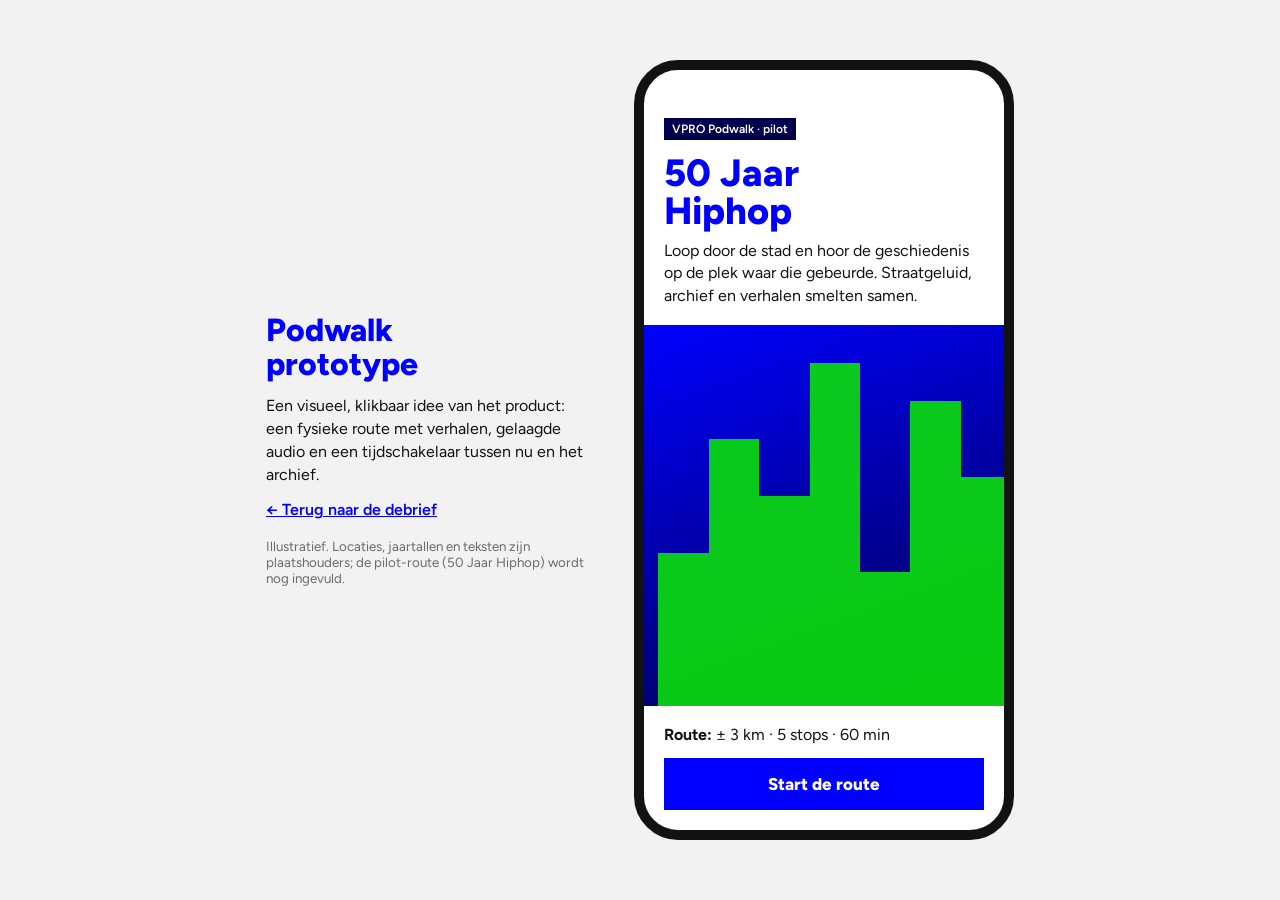
==== prototype.html @ cb439f9e "Add podwalk prototype and link from the debrief site Co-Authored-By: Claude Sonnet 5.5 <noreply@anth" ====
<!doctype html>
<html lang="nl">
<head>
<meta charset="utf-8">
<meta name="viewport" content="width=device-width,initial-scale=1">
<title>Podwalk prototype</title>
<link href="https://fonts.googleapis.com/css2?family=Figtree:wght@400;600;800&display=swap" rel="stylesheet">
<style>
:root{--blue:#0000ff;--dblue:#000099;--green:#0cdf0c;--navy:#00004c;--ink:#121212;--t:0}
*{box-sizing:border-box;margin:0}
body{font-family:Figtree,sans-serif;color:var(--ink);background:#f2f2f2;display:flex;gap:48px;align-items:center;justify-content:center;min-height:100vh;padding:24px;flex-wrap:wrap}
.side{max-width:320px}
.side h1{font-size:32px;line-height:1.05;font-weight:800;color:var(--blue)}
.side p{margin-top:12px;line-height:1.45}
.side a{color:var(--blue);font-weight:600}
.side small{display:block;margin-top:16px;opacity:.6}
.phone{width:380px;height:min(780px,calc(100vh - 48px));min-height:640px;background:#fff;border:10px solid var(--ink);border-radius:44px;overflow:hidden;position:relative;flex:none}
.screen{position:absolute;inset:0;display:none;flex-direction:column;padding:48px 20px 20px}
.screen.on{display:flex}
button{font:inherit;cursor:pointer;border:0}
.btn{background:var(--blue);color:#fff;font-weight:800;padding:16px;font-size:17px;width:100%}
.btn.alt{background:var(--green);color:var(--navy)}
.tag{display:inline-block;background:var(--navy);color:#fff;font-size:12px;font-weight:600;padding:4px 8px;align-self:flex-start}
h2{font-size:38px;line-height:1;font-weight:800;color:var(--blue);margin:14px 0 10px}
.sub{line-height:1.4}
.hero{flex:1;margin:18px -20px;background:linear-gradient(160deg,var(--blue),var(--navy));position:relative;overflow:hidden}
.hero i{position:absolute;bottom:0;width:14%;background:var(--green);opacity:.9}
.back{background:none;font-weight:600;color:var(--blue);align-self:flex-start;margin-bottom:6px;padding:0}
/* map */
.map{flex:1;margin:12px -20px;background:#e9eef7;position:relative;overflow:hidden}
.map svg{position:absolute;inset:0;width:100%;height:100%}
.pin{position:absolute;width:34px;height:34px;border-radius:50%;background:var(--blue);color:#fff;font-weight:800;display:grid;place-items:center;transform:translate(-50%,-50%);border:3px solid #fff}
.pin.me{background:var(--green);color:var(--navy);animation:pulse 1.6s infinite}
@keyframes pulse{50%{box-shadow:0 0 0 12px #0cdf0c44}}
.stop{display:flex;gap:12px;align-items:center;padding:12px 0;border-top:1px solid #ddd;font-weight:600;background:none;width:100%;text-align:left}
.stop b{color:var(--blue)}
/* listen */
.scene{height:230px;margin:10px -20px;position:relative;overflow:hidden;background:#8aa0c8}
.scene .now,.scene .arch{position:absolute;inset:0}
.scene .now{background:linear-gradient(#9fb4dc 55%,#5f6f8f 55%);}
.scene .arch{background:linear-gradient(#d9c7a0 55%,#7a6a4c 55%);filter:grayscale(.6) contrast(1.1);opacity:var(--t)}
.scene .bld{position:absolute;bottom:45%;background:#2c3a5e;width:22%}
.scene .arch .bld{background:#4d3f2a}
.scene .grain{position:absolute;inset:0;opacity:calc(var(--t)*.35);background:repeating-radial-gradient(#000 0 1px,transparent 1px 3px)}
.year{position:absolute;right:14px;top:12px;background:var(--ink);color:#fff;font-weight:800;padding:4px 10px}
.where{font-size:13px;opacity:.7}
.slider{margin:6px 0 2px}
.slider .lab{display:flex;justify-content:space-between;font-weight:800;font-size:13px}
input[type=range]{width:100%;accent-color:var(--blue);height:30px}
.layers{display:grid;grid-template-columns:1fr 1fr;gap:8px;margin-top:6px}
.layer{border:2px solid var(--blue);background:#fff;color:var(--blue);padding:8px 10px;text-align:left;font-weight:800;font-size:14px}
.layer.on{background:var(--blue);color:#fff}
.layer small{display:block;font-weight:400;opacity:.85;font-size:11px}
.eq{display:flex;gap:2px;align-items:flex-end;height:14px;margin-top:4px}
.eq s{width:4px;background:currentColor;height:30%;animation:eq 0.9s infinite ease-in-out;opacity:.3}
.layer.on .eq s{opacity:1}
.eq s:nth-child(2){animation-delay:.15s}.eq s:nth-child(3){animation-delay:.3s}.eq s:nth-child(4){animation-delay:.45s}.eq s:nth-child(5){animation-delay:.6s}
@keyframes eq{50%{height:100%}}
.cap{margin-top:8px;font-size:13px;line-height:1.35;background:#eef;padding:8px 10px;border-left:4px solid var(--blue)}
.nav{display:flex;gap:8px;margin-top:auto}
.nav .btn{padding:12px}
</style>
</head>
<body>
<div class="side">
  <h1>Podwalk<br>prototype</h1>
  <p>Een visueel, klikbaar idee van het product: een fysieke route met verhalen, gelaagde audio en een tijdschakelaar tussen nu en het archief.</p>
  <p><a href="index.html">← Terug naar de debrief</a></p>
  <small>Illustratief. Locaties, jaartallen en teksten zijn plaatshouders; de pilot-route (50 Jaar Hiphop) wordt nog ingevuld.</small>
</div>

<div class="phone">
  <!-- 1 start -->
  <section class="screen on" id="s1">
    <span class="tag">VPRO Podwalk · pilot</span>
    <h2>50 Jaar<br>Hiphop</h2>
    <p class="sub">Loop door de stad en hoor de geschiedenis op de plek waar die gebeurde. Straatgeluid, archief en verhalen smelten samen.</p>
    <div class="hero" id="hero"></div>
    <p class="sub" style="margin-bottom:12px"><b>Route:</b> ± 3 km · 5 stops · 60 min</p>
    <button class="btn" data-go="s2">Start de route</button>
  </section>
  <!-- 2 map -->
  <section class="screen" id="s2">
    <button class="back" data-go="s1">← Terug</button>
    <h2 style="font-size:28px;margin:4px 0">Jouw route</h2>
    <div class="map">
      <svg viewBox="0 0 360 400" preserveAspectRatio="none"><path d="M40 350 C90 300 60 230 140 210 S250 190 230 120 S300 50 320 40" fill="none" stroke="#0000ff" stroke-width="5" stroke-dasharray="2 10" stroke-linecap="round"/></svg>
      <div class="pin" style="left:11%;top:87%">1</div>
      <div class="pin" style="left:39%;top:52%">2</div>
      <div class="pin me" style="left:64%;top:30%">3</div>
      <div class="pin" style="left:80%;top:15%">4</div>
    </div>
    <button class="stop" data-go="s3"><b>3</b><span>Je bent bij stop 3<br><small>Voorbeeldlocatie · tik om te luisteren</small></span></button>
  </section>
  <!-- 3 listen -->
  <section class="screen" id="s3">
    <button class="back" data-go="s2">← Kaart</button>
    <span class="where">Stop 3 van 5 · voorbeeldlocatie</span>
    <div class="scene" id="scene">
      <div class="now"><i class="bld" style="left:5%;height:40%"></i><i class="bld" style="left:30%;height:55%"></i><i class="bld" style="left:58%;height:35%"></i><i class="bld" style="left:78%;height:50%"></i></div>
      <div class="arch"><i class="bld" style="left:8%;height:30%"></i><i class="bld" style="left:35%;height:42%"></i><i class="bld" style="left:62%;height:28%"></i></div>
      <div class="grain"></div>
      <div class="year" id="year">Nu</div>
    </div>
    <div class="slider">
      <div class="lab"><span>Nu</span><span>Archief</span></div>
      <input type="range" id="time" min="0" max="100" value="0" aria-label="Tijdschakelaar tussen nu en archief">
    </div>
    <div class="cap" id="cap">Je hoort de straat zoals die nu is. Schuif naar rechts om terug te gaan in de tijd.</div>
    <div class="layers" id="layers"></div>
    <div class="nav"><button class="btn alt" data-go="s2">Volgende stop →</button></div>
  </section>
</div>

<script>
const $=s=>document.querySelector(s);
document.addEventListener('click',e=>{const b=e.target.closest('[data-go]');if(!b)return;
  document.querySelectorAll('.screen').forEach(s=>s.classList.toggle('on',s.id===b.dataset.go))});
// hero bars
$('#hero').innerHTML=[40,70,55,90,35,80,60].map((h,i)=>`<i style="left:${4+i*14}%;height:${h}%;animation:eq ${0.8+i*.1}s infinite ease-in-out"></i>`).join('');
// layers (voice, music, ambience, archive): the four audio tracks from the scope
const L=[['Stem','verteller en interviews'],['Muziek','tracks van toen'],['Sfeer','straatgeluid nu'],['Archief','geluid van vroeger']];
$('#layers').innerHTML=L.map((l,i)=>`<button class="layer on"><b>${l[0]}</b><small>${l[1]}</small><div class="eq"><s></s><s></s><s></s><s></s><s></s></div></button>`).join('');
$('#layers').onclick=e=>{const b=e.target.closest('.layer');if(b)b.classList.toggle('on')};
// time slider: crossfade nu -> archief
$('#time').oninput=e=>{const v=e.target.value/100;$('#scene').style.setProperty('--t',v);
  $('#year').textContent=v<.2?'Nu':v<.8?'Overgang':'Archief';
  $('#cap').textContent=v<.2?'Je hoort de straat zoals die nu is. Schuif naar rechts om terug te gaan in de tijd.':v<.8?'Het straatgeluid van nu en de opnames van toen smelten samen.':'Archiefbeeld en historische soundscape van exact deze plek.'};
</script>
</body>
</html>
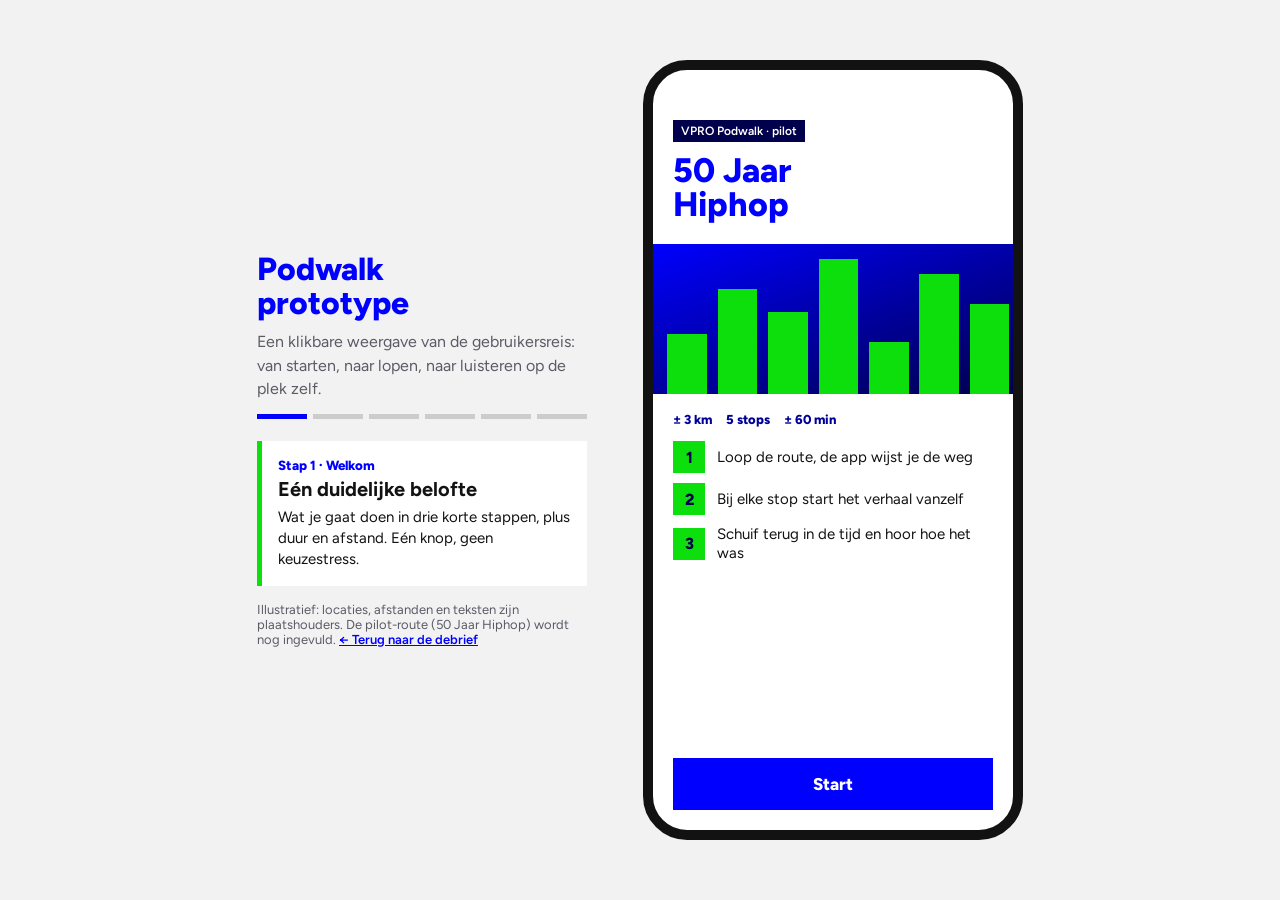
==== commit 4e8e70ff: "Video research, stakeholder map, guided prototype folder, footer nav and sticky header, mobile navig" ====
--- a/prototype.html
+++ b/prototype.html
@@ -6,126 +6,272 @@
 <title>Podwalk prototype</title>
 <link href="https://fonts.googleapis.com/css2?family=Figtree:wght@400;600;800&display=swap" rel="stylesheet">
 <style>
-:root{--blue:#0000ff;--dblue:#000099;--green:#0cdf0c;--navy:#00004c;--ink:#121212;--t:0}
+:root{--blue:#0000ff;--dblue:#000099;--green:#0cdf0c;--navy:#00004c;--ink:#121212;--mute:#5b5b66;--t:0}
 *{box-sizing:border-box;margin:0}
-body{font-family:Figtree,sans-serif;color:var(--ink);background:#f2f2f2;display:flex;gap:48px;align-items:center;justify-content:center;min-height:100vh;padding:24px;flex-wrap:wrap}
-.side{max-width:320px}
+body{font-family:Figtree,sans-serif;color:var(--ink);background:#f2f2f2;display:flex;gap:56px;align-items:center;justify-content:center;min-height:100vh;padding:24px;flex-wrap:wrap}
+body.embed{padding:0;background:#f2f2f2;min-height:100vh}
+body.embed .side{display:none}
+button{font:inherit;cursor:pointer;border:0;color:inherit}
+/* uitleg naast de telefoon */
+.side{max-width:330px}
 .side h1{font-size:32px;line-height:1.05;font-weight:800;color:var(--blue)}
-.side p{margin-top:12px;line-height:1.45}
+.side .intro{margin-top:10px;line-height:1.45;color:var(--mute)}
 .side a{color:var(--blue);font-weight:600}
-.side small{display:block;margin-top:16px;opacity:.6}
-.phone{width:380px;height:min(780px,calc(100vh - 48px));min-height:640px;background:#fff;border:10px solid var(--ink);border-radius:44px;overflow:hidden;position:relative;flex:none}
-.screen{position:absolute;inset:0;display:none;flex-direction:column;padding:48px 20px 20px}
+.why{margin-top:22px;padding:16px;background:#fff;border-left:5px solid var(--green)}
+.why small{font-weight:800;color:var(--blue);display:block}
+.why b{display:block;font-size:20px;margin:4px 0 6px}
+.why p{line-height:1.4;font-size:15px}
+.steps{display:flex;gap:6px;margin-top:14px}
+.steps i{flex:1;height:5px;background:#ccc}
+.steps i.on{background:var(--blue)}
+.note{margin-top:16px;font-size:13px;color:var(--mute)}
+/* telefoon */
+.phone{width:380px;height:min(780px,calc(100vh - 48px));min-height:660px;background:#fff;border:10px solid var(--ink);border-radius:44px;overflow:hidden;position:relative;flex:none}
+.screen{position:absolute;inset:0;display:none;flex-direction:column;padding:44px 20px 20px}
 .screen.on{display:flex}
-button{font:inherit;cursor:pointer;border:0}
-.btn{background:var(--blue);color:#fff;font-weight:800;padding:16px;font-size:17px;width:100%}
-.btn.alt{background:var(--green);color:var(--navy)}
-.tag{display:inline-block;background:var(--navy);color:#fff;font-size:12px;font-weight:600;padding:4px 8px;align-self:flex-start}
-h2{font-size:38px;line-height:1;font-weight:800;color:var(--blue);margin:14px 0 10px}
-.sub{line-height:1.4}
-.hero{flex:1;margin:18px -20px;background:linear-gradient(160deg,var(--blue),var(--navy));position:relative;overflow:hidden}
-.hero i{position:absolute;bottom:0;width:14%;background:var(--green);opacity:.9}
-.back{background:none;font-weight:600;color:var(--blue);align-self:flex-start;margin-bottom:6px;padding:0}
-/* map */
-.map{flex:1;margin:12px -20px;background:#e9eef7;position:relative;overflow:hidden}
+.top{display:flex;align-items:center;gap:10px;min-height:30px}
+.back{background:none;font-weight:800;color:var(--blue);font-size:22px;padding:0 6px 0 0;line-height:1}
+.dots{display:flex;gap:5px;flex:1}
+.dots i{flex:1;height:5px;background:#d4d4dc}
+.dots i.done{background:var(--blue)}.dots i.cur{background:var(--green)}
+.cnt{font-size:12px;font-weight:800;color:var(--mute)}
+.btn{background:var(--blue);color:#fff;font-weight:800;padding:16px;font-size:17px;width:100%;margin-top:auto}
+.btn.green{background:var(--green);color:var(--navy)}
+.btn.ghost{background:none;color:var(--blue);padding:10px;font-size:14px;margin-top:4px}
+.btn[disabled]{background:#ccc;color:#777;cursor:default}
+.tag{display:inline-block;background:var(--navy);color:#fff;font-size:12px;font-weight:600;padding:4px 8px;align-self:flex-start;margin-top:6px}
+h2{font-size:34px;line-height:1;font-weight:800;color:var(--blue);margin:12px 0 8px}
+h3{font-size:24px;line-height:1.1;font-weight:800;color:var(--blue);margin:12px 0 6px}
+.sub{line-height:1.4;color:#33333c}
+/* 1 welkom */
+.hero{height:150px;margin:14px -20px;background:linear-gradient(160deg,var(--blue),var(--navy));position:relative;overflow:hidden}
+.hero i{position:absolute;bottom:0;width:11%;background:var(--green);animation:eq 1.2s infinite ease-in-out}
+@keyframes eq{50%{transform:scaleY(.35)}}
+.hero i{transform-origin:bottom}
+.how{display:grid;gap:10px;margin:4px 0 10px}
+.how div{display:flex;gap:12px;align-items:center}
+.how b{flex:none;width:32px;height:32px;background:var(--green);color:var(--navy);display:grid;place-items:center;font-weight:800}
+.how span{line-height:1.25;font-size:15px}
+.meta{display:flex;gap:14px;font-size:13px;font-weight:800;color:var(--dblue);margin:4px 0 10px}
+/* 2 voorbereiding */
+.check{display:flex;gap:12px;align-items:flex-start;padding:14px;border:2px solid #d4d4dc;margin-top:10px;width:100%;text-align:left;background:#fff}
+.check .box{flex:none;width:26px;height:26px;border:2px solid var(--blue);display:grid;place-items:center;color:#fff;font-weight:800}
+.check.on{border-color:var(--blue)}.check.on .box{background:var(--blue)}
+.check b{display:block}.check small{color:var(--mute);line-height:1.3;display:block;margin-top:2px}
+/* 3 route */
+.map{height:250px;margin:10px -20px;background:#e9eef7;position:relative;overflow:hidden}
 .map svg{position:absolute;inset:0;width:100%;height:100%}
-.pin{position:absolute;width:34px;height:34px;border-radius:50%;background:var(--blue);color:#fff;font-weight:800;display:grid;place-items:center;transform:translate(-50%,-50%);border:3px solid #fff}
+.pin{position:absolute;width:30px;height:30px;border-radius:50%;background:var(--blue);color:#fff;font-weight:800;font-size:14px;display:grid;place-items:center;transform:translate(-50%,-50%);border:3px solid #fff}
 .pin.me{background:var(--green);color:var(--navy);animation:pulse 1.6s infinite}
 @keyframes pulse{50%{box-shadow:0 0 0 12px #0cdf0c44}}
-.stop{display:flex;gap:12px;align-items:center;padding:12px 0;border-top:1px solid #ddd;font-weight:600;background:none;width:100%;text-align:left}
-.stop b{color:var(--blue)}
-/* listen */
-.scene{height:230px;margin:10px -20px;position:relative;overflow:hidden;background:#8aa0c8}
-.scene .now,.scene .arch{position:absolute;inset:0}
-.scene .now{background:linear-gradient(#9fb4dc 55%,#5f6f8f 55%);}
-.scene .arch{background:linear-gradient(#d9c7a0 55%,#7a6a4c 55%);filter:grayscale(.6) contrast(1.1);opacity:var(--t)}
-.scene .bld{position:absolute;bottom:45%;background:#2c3a5e;width:22%}
-.scene .arch .bld{background:#4d3f2a}
-.scene .grain{position:absolute;inset:0;opacity:calc(var(--t)*.35);background:repeating-radial-gradient(#000 0 1px,transparent 1px 3px)}
-.year{position:absolute;right:14px;top:12px;background:var(--ink);color:#fff;font-weight:800;padding:4px 10px}
-.where{font-size:13px;opacity:.7}
-.slider{margin:6px 0 2px}
-.slider .lab{display:flex;justify-content:space-between;font-weight:800;font-size:13px}
-input[type=range]{width:100%;accent-color:var(--blue);height:30px}
-.layers{display:grid;grid-template-columns:1fr 1fr;gap:8px;margin-top:6px}
-.layer{border:2px solid var(--blue);background:#fff;color:var(--blue);padding:8px 10px;text-align:left;font-weight:800;font-size:14px}
-.layer.on{background:var(--blue);color:#fff}
-.layer small{display:block;font-weight:400;opacity:.85;font-size:11px}
-.eq{display:flex;gap:2px;align-items:flex-end;height:14px;margin-top:4px}
-.eq s{width:4px;background:currentColor;height:30%;animation:eq 0.9s infinite ease-in-out;opacity:.3}
-.layer.on .eq s{opacity:1}
-.eq s:nth-child(2){animation-delay:.15s}.eq s:nth-child(3){animation-delay:.3s}.eq s:nth-child(4){animation-delay:.45s}.eq s:nth-child(5){animation-delay:.6s}
-@keyframes eq{50%{height:100%}}
-.cap{margin-top:8px;font-size:13px;line-height:1.35;background:#eef;padding:8px 10px;border-left:4px solid var(--blue)}
-.nav{display:flex;gap:8px;margin-top:auto}
-.nav .btn{padding:12px}
+.list{display:grid;gap:0}
+.list div{display:flex;gap:10px;padding:7px 0;border-top:1px solid #e3e3e8;font-size:14px;font-weight:600}
+.list b{color:var(--blue);width:18px}
+.list em{margin-left:auto;font-style:normal;color:var(--mute);font-weight:400}
+/* 4 lopen */
+.walk{flex:1;display:flex;flex-direction:column;align-items:center;justify-content:center;text-align:center;gap:8px}
+.ring{width:190px;height:190px;border-radius:50%;background:conic-gradient(var(--blue) calc(var(--p,0)*1%),#e3e3ee 0);display:grid;place-items:center}
+.ring div{width:164px;height:164px;border-radius:50%;background:#fff;display:grid;place-items:center;align-content:center}
+.ring b{font-size:46px;font-weight:800;color:var(--blue);line-height:1}
+.ring small{color:var(--mute);font-weight:600}
+.arrow{font-size:30px;color:var(--blue);display:inline-block;animation:nudge 1.4s infinite}
+@keyframes nudge{50%{transform:translateX(8px)}}
+.playing{display:flex;gap:10px;align-items:center;font-size:13px;color:var(--mute);background:#f3f3f8;padding:10px 12px;margin-top:6px;text-align:left;width:100%}
+.eq{display:flex;gap:2px;align-items:flex-end;height:16px;color:var(--blue)}
+.eq s{width:4px;background:currentColor;height:100%;transform-origin:bottom;animation:eq .9s infinite ease-in-out}
+.eq s:nth-child(2){animation-delay:.15s}.eq s:nth-child(3){animation-delay:.3s}.eq s:nth-child(4){animation-delay:.45s}
+.arrived{animation:pop .5s}
+@keyframes pop{0%{transform:scale(.9)}100%{transform:scale(1)}}
+/* 5 luisteren */
+.scene{height:190px;margin:8px -20px 0;position:relative;overflow:hidden}
+.now,.arch{position:absolute;inset:0}
+.now{background:linear-gradient(#9fb4dc 55%,#5f6f8f 55%)}
+.arch{background:linear-gradient(#d9c7a0 55%,#7a6a4c 55%);filter:grayscale(.6) contrast(1.1);opacity:var(--t)}
+.bld{position:absolute;bottom:45%;background:#2c3a5e;width:22%}
+.arch .bld{background:#4d3f2a}
+.grain{position:absolute;inset:0;opacity:calc(var(--t)*.35);background:repeating-radial-gradient(#000 0 1px,transparent 1px 3px)}
+.year{position:absolute;right:12px;top:10px;background:var(--ink);color:#fff;font-weight:800;padding:4px 10px;font-size:14px}
+.slider{margin-top:10px;position:relative}
+.slider .lab{display:flex;justify-content:space-between;font-weight:800;font-size:13px;margin-bottom:2px}
+.slider .big{font-size:15px}
+input[type=range]{width:100%;accent-color:var(--blue);height:34px}
+.coach{position:absolute;left:0;right:0;top:-46px;background:var(--ink);color:#fff;padding:8px 12px;font-size:13px;font-weight:600;line-height:1.25;animation:pop .4s}
+.coach:after{content:"";position:absolute;left:50%;bottom:-6px;border:6px solid transparent;border-bottom:0;border-top-color:var(--ink)}
+.cap{margin-top:8px;font-size:15px;line-height:1.35;background:#eef;padding:10px 12px;border-left:4px solid var(--blue);min-height:64px}
+.player{display:flex;gap:12px;align-items:center;margin-top:10px}
+.play{flex:none;width:46px;height:46px;border-radius:50%;background:var(--blue);color:#fff;font-size:18px}
+.bar{flex:1;height:6px;background:#dcdce8;position:relative}
+.bar i{position:absolute;left:0;top:0;bottom:0;background:var(--blue);width:0}
+.time{font-size:12px;font-weight:800;color:var(--mute);width:38px;text-align:right}
+.mixbtn{background:none;font-weight:800;color:var(--blue);font-size:14px;padding:8px 0;text-align:left}
+.mix{display:none;gap:8px;margin-top:2px}
+.mix.on{display:grid}
+.lay{display:grid;grid-template-columns:1fr auto;gap:2px 10px;align-items:center;font-size:13px}
+.lay b{font-size:14px}.lay small{color:var(--mute)}
+.lay .m{grid-column:1;height:5px;background:#e3e3ee;position:relative}
+.lay .m i{position:absolute;inset:0 auto 0 0;background:var(--green);width:50%}
+.sw{grid-column:2;grid-row:1/3;width:42px;height:24px;background:var(--blue);position:relative;border-radius:12px}
+.sw:after{content:"";position:absolute;top:3px;right:3px;width:18px;height:18px;background:#fff;border-radius:50%;transition:.15s}
+.lay.off .sw{background:#bbb}.lay.off .sw:after{right:21px}.lay.off .m i{width:0!important}
+/* 6 klaar */
+.done{flex:1;display:flex;flex-direction:column;justify-content:center;text-align:center;gap:10px}
+.big-check{width:84px;height:84px;background:var(--green);color:var(--navy);font-size:46px;font-weight:800;display:grid;place-items:center;margin:0 auto}
 </style>
 </head>
 <body>
 <div class="side">
   <h1>Podwalk<br>prototype</h1>
-  <p>Een visueel, klikbaar idee van het product: een fysieke route met verhalen, gelaagde audio en een tijdschakelaar tussen nu en het archief.</p>
-  <p><a href="index.html">← Terug naar de debrief</a></p>
-  <small>Illustratief. Locaties, jaartallen en teksten zijn plaatshouders; de pilot-route (50 Jaar Hiphop) wordt nog ingevuld.</small>
+  <p class="intro">Een klikbare weergave van de gebruikersreis: van starten, naar lopen, naar luisteren op de plek zelf.</p>
+  <div class="steps" id="steps"></div>
+  <div class="why"><small id="wk">Stap 1</small><b id="wt"></b><p id="wp"></p></div>
+  <p class="note">Illustratief: locaties, afstanden en teksten zijn plaatshouders. De pilot-route (50 Jaar Hiphop) wordt nog ingevuld. <a href="index.html">← Terug naar de debrief</a></p>
 </div>
 
-<div class="phone">
-  <!-- 1 start -->
-  <section class="screen on" id="s1">
+<div class="phone" id="phone">
+  <!-- 1 welkom -->
+  <section class="screen on" data-s="welkom">
     <span class="tag">VPRO Podwalk · pilot</span>
     <h2>50 Jaar<br>Hiphop</h2>
-    <p class="sub">Loop door de stad en hoor de geschiedenis op de plek waar die gebeurde. Straatgeluid, archief en verhalen smelten samen.</p>
     <div class="hero" id="hero"></div>
-    <p class="sub" style="margin-bottom:12px"><b>Route:</b> ± 3 km · 5 stops · 60 min</p>
-    <button class="btn" data-go="s2">Start de route</button>
-  </section>
-  <!-- 2 map -->
-  <section class="screen" id="s2">
-    <button class="back" data-go="s1">← Terug</button>
-    <h2 style="font-size:28px;margin:4px 0">Jouw route</h2>
+    <div class="meta"><span>± 3 km</span><span>5 stops</span><span>± 60 min</span></div>
+    <div class="how">
+      <div><b>1</b><span>Loop de route, de app wijst je de weg</span></div>
+      <div><b>2</b><span>Bij elke stop start het verhaal vanzelf</span></div>
+      <div><b>3</b><span>Schuif terug in de tijd en hoor hoe het was</span></div>
+    </div>
+    <button class="btn" data-next>Start</button>
+  </section>
+  <!-- 2 voorbereiding -->
+  <section class="screen" data-s="voorbereiding">
+    <div class="top"><button class="back" data-prev aria-label="Terug">←</button></div>
+    <h3>Voor je begint</h3>
+    <p class="sub">Twee dingen zorgen voor de beste ervaring. Tik om ze aan te zetten.</p>
+    <button class="check" data-check><span class="box"></span><span><b>Koptelefoon op</b><small>Je hoort de verhalen en het archief het best met een koptelefoon. Laat de straat wel hoorbaar.</small></span></button>
+    <button class="check" data-check><span class="box"></span><span><b>Locatie delen</b><small>Zo weet de app wanneer je bij een stop bent en start het verhaal automatisch.</small></span></button>
+    <button class="btn" id="goRoute" data-next disabled>Naar de route</button>
+  </section>
+  <!-- 3 route -->
+  <section class="screen" data-s="route">
+    <div class="top"><button class="back" data-prev aria-label="Terug">←</button></div>
+    <h3>Jouw route</h3>
     <div class="map">
-      <svg viewBox="0 0 360 400" preserveAspectRatio="none"><path d="M40 350 C90 300 60 230 140 210 S250 190 230 120 S300 50 320 40" fill="none" stroke="#0000ff" stroke-width="5" stroke-dasharray="2 10" stroke-linecap="round"/></svg>
-      <div class="pin" style="left:11%;top:87%">1</div>
+      <svg viewBox="0 0 360 250" preserveAspectRatio="none"><path d="M40 215 C90 185 60 140 140 130 S250 118 230 75 S300 30 320 22" fill="none" stroke="#0000ff" stroke-width="5" stroke-dasharray="2 10" stroke-linecap="round"/></svg>
+      <div class="pin me" style="left:11%;top:86%">1</div>
       <div class="pin" style="left:39%;top:52%">2</div>
-      <div class="pin me" style="left:64%;top:30%">3</div>
+      <div class="pin" style="left:64%;top:30%">3</div>
       <div class="pin" style="left:80%;top:15%">4</div>
-    </div>
-    <button class="stop" data-go="s3"><b>3</b><span>Je bent bij stop 3<br><small>Voorbeeldlocatie · tik om te luisteren</small></span></button>
-  </section>
-  <!-- 3 listen -->
-  <section class="screen" id="s3">
-    <button class="back" data-go="s2">← Kaart</button>
-    <span class="where">Stop 3 van 5 · voorbeeldlocatie</span>
+      <div class="pin" style="left:90%;top:9%">5</div>
+    </div>
+    <div class="list" id="stoplist"></div>
+    <button class="btn" data-next>Begin bij stop 1</button>
+  </section>
+  <!-- 4 lopen -->
+  <section class="screen" data-s="lopen">
+    <div class="top"><button class="back" data-prev aria-label="Terug">←</button><div class="dots dd"></div><span class="cnt cc"></span></div>
+    <div class="walk">
+      <span class="tag" id="wtag" style="align-self:center">Onderweg</span>
+      <h3 id="wname" style="margin:4px 0 0">Stop 1</h3>
+      <div class="ring" id="ring"><div><b id="dist">240</b><small>meter</small></div></div>
+      <p class="sub"><span class="arrow">→</span> Loop rechtdoor, de volgende stop ligt aan je rechterhand</p>
+      <div class="playing"><div class="eq"><s></s><s></s><s></s><s></s></div><span>Je hoort nu alleen sfeer en straatgeluid. Het verhaal start bij de stop.</span></div>
+    </div>
+    <button class="btn ghost" id="skipWalk">Demo: ik ben er al</button>
+  </section>
+  <!-- 5 luisteren -->
+  <section class="screen" data-s="luisteren">
+    <div class="top"><button class="back" data-prev aria-label="Terug">←</button><div class="dd dots"></div><span class="cnt cc"></span></div>
     <div class="scene" id="scene">
       <div class="now"><i class="bld" style="left:5%;height:40%"></i><i class="bld" style="left:30%;height:55%"></i><i class="bld" style="left:58%;height:35%"></i><i class="bld" style="left:78%;height:50%"></i></div>
       <div class="arch"><i class="bld" style="left:8%;height:30%"></i><i class="bld" style="left:35%;height:42%"></i><i class="bld" style="left:62%;height:28%"></i></div>
-      <div class="grain"></div>
-      <div class="year" id="year">Nu</div>
+      <div class="grain"></div><div class="year" id="year">Nu</div>
     </div>
     <div class="slider">
-      <div class="lab"><span>Nu</span><span>Archief</span></div>
+      <div class="coach" id="coach">Schuif naar rechts om terug in de tijd te gaan</div>
+      <div class="lab"><span class="big">Nu</span><span class="big">Toen (archief)</span></div>
       <input type="range" id="time" min="0" max="100" value="0" aria-label="Tijdschakelaar tussen nu en archief">
     </div>
-    <div class="cap" id="cap">Je hoort de straat zoals die nu is. Schuif naar rechts om terug te gaan in de tijd.</div>
-    <div class="layers" id="layers"></div>
-    <div class="nav"><button class="btn alt" data-go="s2">Volgende stop →</button></div>
+    <div class="cap" id="cap"></div>
+    <div class="player"><button class="play" id="play" aria-label="Pauzeer">❚❚</button><div class="bar"><i id="prog"></i></div><span class="time" id="tm">0:00</span></div>
+    <button class="mixbtn" id="mixbtn">Geluidsmix ▾</button>
+    <div class="mix" id="mix"></div>
+    <button class="btn green" id="nextStop">Volgende stop →</button>
+  </section>
+  <!-- 6 klaar -->
+  <section class="screen" data-s="klaar">
+    <div class="done">
+      <div class="big-check">✓</div>
+      <h2 style="margin:6px 0 0">Route afgerond</h2>
+      <p class="sub">Je hoorde 5 verhalen, op de plek waar ze gebeurden.</p>
+    </div>
+    <button class="btn" id="again">Opnieuw beginnen</button>
   </section>
 </div>
 
 <script>
-const $=s=>document.querySelector(s);
-document.addEventListener('click',e=>{const b=e.target.closest('[data-go]');if(!b)return;
-  document.querySelectorAll('.screen').forEach(s=>s.classList.toggle('on',s.id===b.dataset.go))});
-// hero bars
-$('#hero').innerHTML=[40,70,55,90,35,80,60].map((h,i)=>`<i style="left:${4+i*14}%;height:${h}%;animation:eq ${0.8+i*.1}s infinite ease-in-out"></i>`).join('');
-// layers (voice, music, ambience, archive): the four audio tracks from the scope
-const L=[['Stem','verteller en interviews'],['Muziek','tracks van toen'],['Sfeer','straatgeluid nu'],['Archief','geluid van vroeger']];
-$('#layers').innerHTML=L.map((l,i)=>`<button class="layer on"><b>${l[0]}</b><small>${l[1]}</small><div class="eq"><s></s><s></s><s></s><s></s><s></s></div></button>`).join('');
-$('#layers').onclick=e=>{const b=e.target.closest('.layer');if(b)b.classList.toggle('on')};
-// time slider: crossfade nu -> archief
-$('#time').oninput=e=>{const v=e.target.value/100;$('#scene').style.setProperty('--t',v);
-  $('#year').textContent=v<.2?'Nu':v<.8?'Overgang':'Archief';
-  $('#cap').textContent=v<.2?'Je hoort de straat zoals die nu is. Schuif naar rechts om terug te gaan in de tijd.':v<.8?'Het straatgeluid van nu en de opnames van toen smelten samen.':'Archiefbeeld en historische soundscape van exact deze plek.'};
+if(location.search.includes('embed'))document.body.classList.add('embed');
+const $=s=>document.querySelector(s), $$=s=>[...document.querySelectorAll(s)];
+const ORDER=['welkom','voorbereiding','route','lopen','luisteren','klaar'];
+const STOPS=[['Stop 1','240 m'],['Stop 2','180 m'],['Stop 3','300 m'],['Stop 4','150 m'],['Stop 5','210 m']];
+const WHY={
+ welkom:['Stap 1 · Welkom','Eén duidelijke belofte','Wat je gaat doen in drie korte stappen, plus duur en afstand. Eén knop, geen keuzestress.'],
+ voorbereiding:['Stap 2 · Voorbereiding','Vraag toestemming met uitleg','Koptelefoon en locatie worden vooraf geregeld, elk met een reden. “Naar de route” blijft uit tot beide aan staan.'],
+ route:['Stap 3 · Route','Eerst het overzicht','De hele route op een kaart, met alle stops. Zo weet je wat je te wachten staat voordat je begint.'],
+ lopen:['Stap 4 · Lopen','De app wijst, jij loopt','Afstand tot de volgende stop, een richting en sfeergeluid. Aankomst wordt vanzelf herkend (hier gesimuleerd).'],
+ luisteren:['Stap 5 · Luisteren','Eén hoofdbediening: de tijdschakelaar','De schuif “Nu ↔ Toen” staat centraal en wordt bij het eerste gebruik uitgelegd. De mix met losse lagen zit bewust verborgen voor wie meer wil.'],
+ klaar:['Stap 6 · Afronden','Een duidelijk einde','Bevestiging dat je klaar bent, met een weg terug naar het begin.']};
+let cur='welkom', stop=0, timers=[];
+const clear=()=>{timers.forEach(clearInterval);timers=[]};
+function dots(){const h=STOPS.map((_,i)=>`<i class="${i<stop?'done':i===stop?'cur':''}"></i>`).join('');$$('.dd').forEach(d=>d.innerHTML=h);$$('.cc').forEach(c=>c.textContent=`${stop+1}/${STOPS.length}`)}
+function go(name){
+  clear();cur=name;
+  $$('.screen').forEach(s=>s.classList.toggle('on',s.dataset.s===name));
+  const w=WHY[name];$('#wk').textContent=w[0];$('#wt').textContent=w[1];$('#wp').textContent=w[2];
+  const i=ORDER.indexOf(name);$('#steps').innerHTML=ORDER.map((_,k)=>`<i class="${k<=i?'on':''}"></i>`).join('');
+  if(name==='lopen')startWalk();
+  if(name==='luisteren')startListen();
+}
+const step=d=>{const i=ORDER.indexOf(cur)+d;
+  if(cur==='luisteren'&&d>0){if(stop<STOPS.length-1){stop++;return go('lopen')}return go('klaar')}
+  if(cur==='lopen'&&d<0&&stop>0){stop--;return go('luisteren')}
+  if(cur==='luisteren'&&d<0)return go('lopen');
+  if(cur==='lopen'&&d<0&&stop===0)return go('route');
+  go(ORDER[Math.max(0,i)])};
+$('#phone').addEventListener('click',e=>{
+  if(e.target.closest('[data-next]'))step(1);
+  else if(e.target.closest('[data-prev]'))step(-1);
+});
+// voorbereiding
+$$('[data-check]').forEach(b=>b.onclick=()=>{b.classList.toggle('on');b.querySelector('.box').textContent=b.classList.contains('on')?'✓':'';
+  $('#goRoute').disabled=$$('[data-check]:not(.on)').length>0});
+// hero + route lijst
+$('#hero').innerHTML=[40,70,55,90,35,80,60].map((h,i)=>`<i style="left:${4+i*14}%;height:${h}%;animation-delay:${i*.12}s"></i>`).join('');
+$('#stoplist').innerHTML=STOPS.map((s,i)=>`<div><b>${i+1}</b>${s[0]}<em>${s[1]}</em></div>`).join('');
+// lopen: afstand telt af, aankomst start het verhaal automatisch
+function startWalk(){dots();$('#wname').textContent=`Naar ${STOPS[stop][0].toLowerCase()}`;
+  const total=parseInt(STOPS[stop][1]);let d=total;const upd=()=>{$('#dist').textContent=d;$('#ring').style.setProperty('--p',100-d/total*100)};upd();
+  timers.push(setInterval(()=>{d=Math.max(0,d-12);upd();if(d===0){clear();$('#wtag').textContent='Je bent er';$('#wname').textContent=STOPS[stop][0];timers.push(setTimeout(()=>go('luisteren'),900))}},200));}
+$('#skipWalk').onclick=()=>go('luisteren');
+// luisteren
+const CAPS=['Je hoort de straat zoals die nu is, met de verteller erbovenop.','Het straatgeluid van nu en de opnames van toen smelten samen.','Archiefbeeld en historische soundscape van exact deze plek.'];
+const LAY=[['Stem','verteller en interviews',()=>1],['Muziek','tracks van toen',t=>.4+t*.6],['Sfeer','straatgeluid nu',t=>1-t*.7],['Archief','geluid van vroeger',t=>t]];
+let coached=false;
+function setTime(v){const t=v/100;$('#scene').style.setProperty('--t',t);
+  $('#year').textContent=t<.2?'Nu':t<.8?'Overgang':'Archief';$('#cap').textContent=CAPS[t<.2?0:t<.8?1:2];
+  $$('.lay').forEach((el,i)=>el.querySelector('.m i').style.width=Math.round(LAY[i][2](t)*100)+'%')}
+function startListen(){dots();$('#time').value=0;
+  $('#mix').innerHTML=LAY.map(l=>`<div class="lay"><div><b>${l[0]}</b> <small>${l[1]}</small></div><div class="sw" role="switch"></div><div class="m"><i></i></div></div>`).join('');
+  $$('.lay .sw').forEach(sw=>sw.onclick=()=>sw.closest('.lay').classList.toggle('off'));
+  $('#mix').classList.remove('on');$('#mixbtn').textContent='Geluidsmix ▾';
+  $('#coach').style.display=coached?'none':'block';setTime(0);
+  $('#nextStop').textContent=stop<STOPS.length-1?'Volgende stop →':'Route afronden';
+  let s=0,playing=true;$('#play').textContent='❚❚';$('#prog').style.width='0';$('#tm').textContent='0:00';
+  $('#play').onclick=()=>{playing=!playing;$('#play').textContent=playing?'❚❚':'▶'};
+  timers.push(setInterval(()=>{if(!playing)return;s=Math.min(90,s+1);$('#prog').style.width=s/90*100+'%';$('#tm').textContent=`${Math.floor(s/60)}:${String(s%60).padStart(2,'0')}`},333));}
+$('#time').oninput=e=>{setTime(e.target.value);coached=true;$('#coach').style.display='none'};
+$('#mixbtn').onclick=()=>{const o=$('#mix').classList.toggle('on');$('#mixbtn').textContent=o?'Geluidsmix ▴':'Geluidsmix ▾'};
+$('#nextStop').onclick=()=>step(1);
+$('#again').onclick=()=>{stop=0;$$('[data-check]').forEach(b=>{b.classList.remove('on');b.querySelector('.box').textContent=''});$('#goRoute').disabled=true;go('welkom')};
+go('welkom');
 </script>
 </body>
 </html>
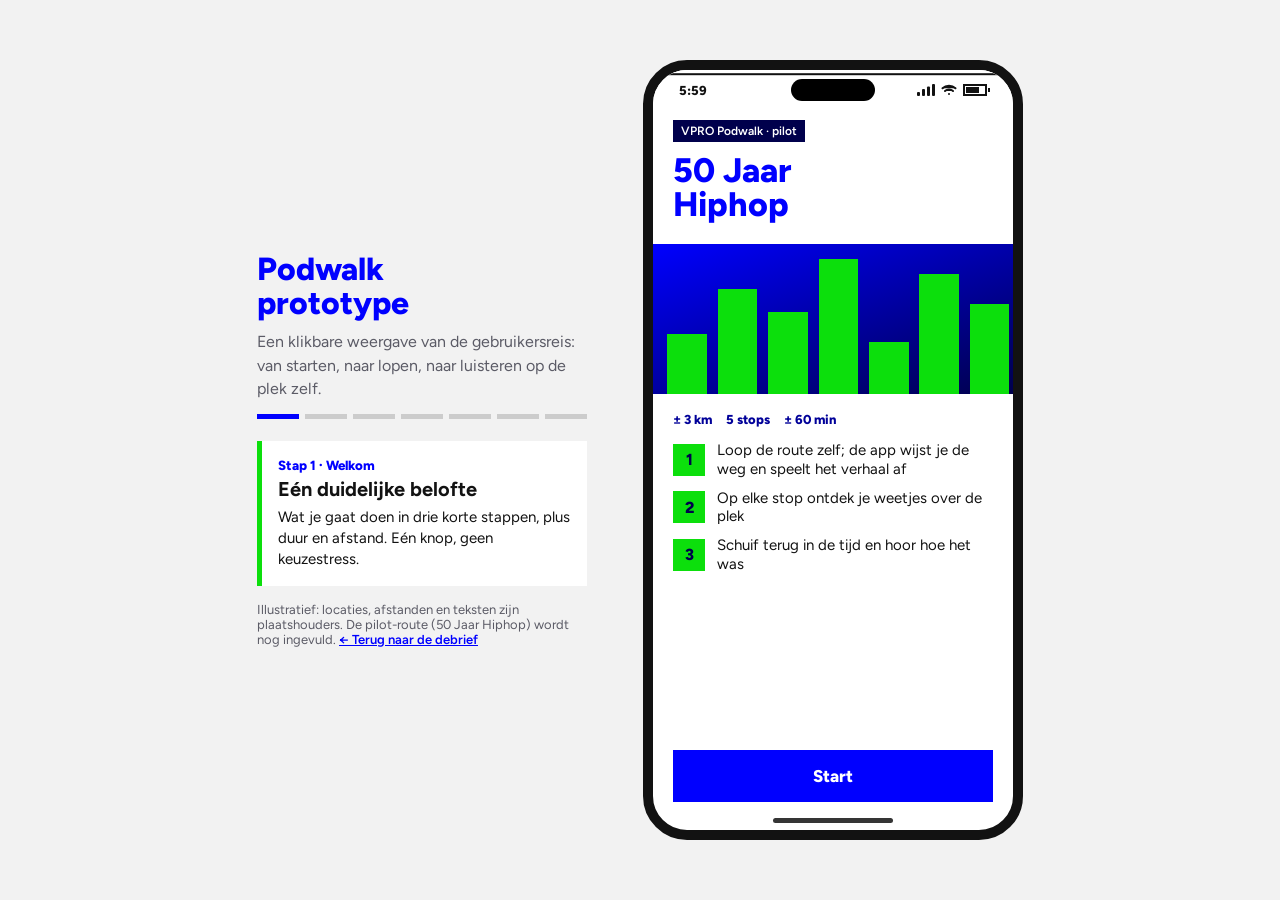
==== commit c7bd5b27: "Prototype updates, remove demo tempo button Co-Authored-By: Claude Sonnet 5.5 <noreply@anthropic.com" ====
--- a/prototype.html
+++ b/prototype.html
@@ -4,11 +4,12 @@
 <meta charset="utf-8">
 <meta name="viewport" content="width=device-width,initial-scale=1">
 <title>Podwalk prototype</title>
+<meta name="theme-color" content="#0000ff">
 <link href="https://fonts.googleapis.com/css2?family=Figtree:wght@400;600;800&display=swap" rel="stylesheet">
 <style>
 :root{--blue:#0000ff;--dblue:#000099;--green:#0cdf0c;--navy:#00004c;--ink:#121212;--mute:#5b5b66;--t:0}
 *{box-sizing:border-box;margin:0}
-body{font-family:Figtree,sans-serif;color:var(--ink);background:#f2f2f2;display:flex;gap:56px;align-items:center;justify-content:center;min-height:100vh;padding:24px;flex-wrap:wrap}
+body{font-family:Figtree,sans-serif;color:var(--ink);background:#f2f2f2;display:flex;gap:56px;align-items:center;justify-content:center;min-height:100vh;padding:clamp(8px,3vw,24px);flex-wrap:wrap}
 body.embed{padding:0;background:#f2f2f2;min-height:100vh}
 body.embed .side{display:none}
 button{font:inherit;cursor:pointer;border:0;color:inherit}
@@ -26,11 +27,13 @@
 .steps i.on{background:var(--blue)}
 .note{margin-top:16px;font-size:13px;color:var(--mute)}
 /* telefoon */
-.phone{width:380px;height:min(780px,calc(100vh - 48px));min-height:660px;background:#fff;border:10px solid var(--ink);border-radius:44px;overflow:hidden;position:relative;flex:none}
-.screen{position:absolute;inset:0;display:none;flex-direction:column;padding:44px 20px 20px}
-.screen.on{display:flex}
+.phone{width:min(380px,100%);height:min(780px,calc(100vh - 48px));min-height:660px;background:#fff;border:10px solid var(--ink);border-radius:44px;overflow:hidden;position:relative;flex:none}
+.screen{position:absolute;inset:0;display:none;flex-direction:column;padding:44px 20px 28px;overflow-y:auto;scrollbar-width:none}
+.screen.on{display:flex;animation:slidein .34s cubic-bezier(.2,.8,.2,1)}
+@keyframes slidein{from{transform:translateX(26px);opacity:0}to{transform:none;opacity:1}}
+button:active{filter:brightness(.92)}
 .top{display:flex;align-items:center;gap:10px;min-height:30px}
-.back{background:none;font-weight:800;color:var(--blue);font-size:22px;padding:0 6px 0 0;line-height:1}
+.back{min-width:44px;min-height:44px;text-align:left;background:none;font-weight:800;color:var(--blue);font-size:22px;padding:0 6px 0 0;line-height:1}
 .dots{display:flex;gap:5px;flex:1}
 .dots i{flex:1;height:5px;background:#d4d4dc}
 .dots i.done{background:var(--blue)}.dots i.cur{background:var(--green)}
@@ -45,7 +48,7 @@
 .sub{line-height:1.4;color:#33333c}
 /* 1 welkom */
 .hero{height:150px;margin:14px -20px;background:linear-gradient(160deg,var(--blue),var(--navy));position:relative;overflow:hidden}
-.hero i{position:absolute;bottom:0;width:11%;background:var(--green);animation:eq 1.2s infinite ease-in-out}
+.hero i{position:absolute;bottom:0;width:11%;background:var(--green);animation:eq 2.6s infinite ease-in-out}
 @keyframes eq{50%{transform:scaleY(.35)}}
 .hero i{transform-origin:bottom}
 .how{display:grid;gap:10px;margin:4px 0 10px}
@@ -69,33 +72,58 @@
 .list b{color:var(--blue);width:18px}
 .list em{margin-left:auto;font-style:normal;color:var(--mute);font-weight:400}
 /* 4 lopen */
-.walk{flex:1;display:flex;flex-direction:column;align-items:center;justify-content:center;text-align:center;gap:8px}
-.ring{width:190px;height:190px;border-radius:50%;background:conic-gradient(var(--blue) calc(var(--p,0)*1%),#e3e3ee 0);display:grid;place-items:center}
-.ring div{width:164px;height:164px;border-radius:50%;background:#fff;display:grid;place-items:center;align-content:center}
-.ring b{font-size:46px;font-weight:800;color:var(--blue);line-height:1}
-.ring small{color:var(--mute);font-weight:600}
-.arrow{font-size:30px;color:var(--blue);display:inline-block;animation:nudge 1.4s infinite}
-@keyframes nudge{50%{transform:translateX(8px)}}
 .playing{display:flex;gap:10px;align-items:center;font-size:13px;color:var(--mute);background:#f3f3f8;padding:10px 12px;margin-top:6px;text-align:left;width:100%}
 .eq{display:flex;gap:2px;align-items:flex-end;height:16px;color:var(--blue)}
-.eq s{width:4px;background:currentColor;height:100%;transform-origin:bottom;animation:eq .9s infinite ease-in-out}
+.eq s{width:4px;background:currentColor;height:100%;transform-origin:bottom;animation:eq 1.8s infinite ease-in-out}
 .eq s:nth-child(2){animation-delay:.15s}.eq s:nth-child(3){animation-delay:.3s}.eq s:nth-child(4){animation-delay:.45s}
 .arrived{animation:pop .5s}
 @keyframes pop{0%{transform:scale(.9)}100%{transform:scale(1)}}
+
+/* app chrome: status bar, island, home indicator, notification */
+.statusbar{position:absolute;top:0;left:0;right:0;height:34px;background:#fff;display:flex;align-items:center;justify-content:space-between;padding:6px 26px 0;font-size:13px;font-weight:800;z-index:20;pointer-events:none}
+.statusbar .sys{display:flex;gap:6px;align-items:center}
+.statusbar svg{display:block;fill:currentColor}
+.batt{display:inline-block;width:24px;height:12px;border:2px solid currentColor;position:relative;padding:1px}
+.batt:after{content:"";position:absolute;right:-5px;top:2px;width:2px;height:4px;background:currentColor}
+.batt i{display:block;height:100%;width:72%;background:currentColor}
+.island{position:absolute;top:9px;left:50%;width:84px;height:22px;background:#000;border-radius:12px;transform:translateX(-50%);z-index:21}
+.homebar{position:absolute;bottom:7px;left:50%;width:120px;height:5px;border-radius:3px;background:var(--ink);transform:translateX(-50%);opacity:.85;z-index:20;pointer-events:none}
+.toast{position:absolute;left:10px;right:10px;top:40px;z-index:30;display:flex;gap:10px;align-items:center;background:#fff;border:2px solid var(--ink);padding:10px 12px;transform:translateY(-160%);transition:transform .5s cubic-bezier(.2,.8,.2,1);pointer-events:none}
+.toast.on{transform:none}
+.toast .ic{flex:none;width:34px;height:34px;background:var(--blue);color:#fff;display:grid;place-items:center;font-weight:800}
+.toast small{display:block;font-size:11px;font-weight:800;color:var(--mute);letter-spacing:.04em;text-transform:uppercase}
+.toast b{display:block;font-size:14px;line-height:1.2}
+/* lopen: turn-by-turn, live map, bottom sheet */
+.turn{display:flex;align-items:center;gap:12px;background:var(--navy);color:#fff;padding:10px 12px;margin-top:2px;flex:none}
+.turn .ti{flex:none;width:40px;height:40px;background:var(--green);color:var(--navy);display:grid;place-items:center;font-size:24px;font-weight:800;font-style:normal;transition:transform .3s}
+.turn b{display:block;font-size:16px;line-height:1.15}
+.turn small{font-size:12px;opacity:.8}
+.turn .tdist{margin-left:auto;font-weight:800;font-size:20px;white-space:nowrap}
+.navmap{height:170px;margin:10px -20px 0;position:relative;overflow:hidden;background:#eaeef5;flex:none}
+.navmap svg{position:absolute;inset:0;width:100%;height:100%}
+.sheet{margin:-12px -20px 0;position:relative;background:#fff;border-top:2px solid var(--ink);padding:10px 20px 0;flex:1;display:flex;flex-direction:column;gap:7px;min-height:0}
+.sheet:before{content:"";align-self:center;width:44px;height:5px;background:#cfcfda}
+.sheet .row{display:flex;align-items:flex-end;justify-content:space-between;gap:10px}
+.sheet .big{font-size:42px;font-weight:800;color:var(--blue);line-height:1;font-variant-numeric:tabular-nums}
+.sheet .big small{font-size:14px;color:var(--mute);margin-left:4px;font-weight:600}
+.sheet .eta{font-size:12px;font-weight:800;text-align:right;color:var(--dblue);line-height:1.3}
+.pbar{height:6px;background:#e3e3ee;flex:none}
+.pbar i{display:block;height:100%;background:var(--blue);width:0}
+.sheet h3{margin:0;font-size:18px}
 /* 5 luisteren */
-.scene{height:190px;margin:8px -20px 0;position:relative;overflow:hidden}
+.scene{height:150px;margin:8px -20px 0;position:relative;overflow:hidden;flex:none}
 .now,.arch{position:absolute;inset:0}
 .now{background:linear-gradient(#9fb4dc 55%,#5f6f8f 55%)}
-.arch{background:linear-gradient(#d9c7a0 55%,#7a6a4c 55%);filter:grayscale(.6) contrast(1.1);opacity:var(--t)}
+.arch{background:linear-gradient(#d9c7a0 55%,#7a6a4c 55%);filter:grayscale(.6) contrast(1.1);opacity:var(--t);transition:opacity .35s ease}
 .bld{position:absolute;bottom:45%;background:#2c3a5e;width:22%}
 .arch .bld{background:#4d3f2a}
-.grain{position:absolute;inset:0;opacity:calc(var(--t)*.35);background:repeating-radial-gradient(#000 0 1px,transparent 1px 3px)}
+.grain{position:absolute;inset:0;transition:opacity .35s ease;opacity:calc(var(--t)*.35);background:repeating-radial-gradient(#000 0 1px,transparent 1px 3px)}
 .year{position:absolute;right:12px;top:10px;background:var(--ink);color:#fff;font-weight:800;padding:4px 10px;font-size:14px}
 .slider{margin-top:10px;position:relative}
 .slider .lab{display:flex;justify-content:space-between;font-weight:800;font-size:13px;margin-bottom:2px}
 .slider .big{font-size:15px}
 input[type=range]{width:100%;accent-color:var(--blue);height:34px}
-.coach{position:absolute;left:0;right:0;top:-46px;background:var(--ink);color:#fff;padding:8px 12px;font-size:13px;font-weight:600;line-height:1.25;animation:pop .4s}
+.coach{position:absolute;left:0;right:0;top:-40px;background:var(--ink);color:#fff;padding:8px 12px;font-size:13px;font-weight:600;line-height:1.25;animation:pop .4s}
 .coach:after{content:"";position:absolute;left:50%;bottom:-6px;border:6px solid transparent;border-bottom:0;border-top-color:var(--ink)}
 .cap{margin-top:8px;font-size:15px;line-height:1.35;background:#eef;padding:10px 12px;border-left:4px solid var(--blue);min-height:64px}
 .player{display:flex;gap:12px;align-items:center;margin-top:10px}
@@ -103,19 +131,85 @@
 .bar{flex:1;height:6px;background:#dcdce8;position:relative}
 .bar i{position:absolute;left:0;top:0;bottom:0;background:var(--blue);width:0}
 .time{font-size:12px;font-weight:800;color:var(--mute);width:38px;text-align:right}
-.mixbtn{background:none;font-weight:800;color:var(--blue);font-size:14px;padding:8px 0;text-align:left}
-.mix{display:none;gap:8px;margin-top:2px}
-.mix.on{display:grid}
-.lay{display:grid;grid-template-columns:1fr auto;gap:2px 10px;align-items:center;font-size:13px}
-.lay b{font-size:14px}.lay small{color:var(--mute)}
-.lay .m{grid-column:1;height:5px;background:#e3e3ee;position:relative}
-.lay .m i{position:absolute;inset:0 auto 0 0;background:var(--green);width:50%}
-.sw{grid-column:2;grid-row:1/3;width:42px;height:24px;background:var(--blue);position:relative;border-radius:12px}
-.sw:after{content:"";position:absolute;top:3px;right:3px;width:18px;height:18px;background:#fff;border-radius:50%;transition:.15s}
-.lay.off .sw{background:#bbb}.lay.off .sw:after{right:21px}.lay.off .m i{width:0!important}
+/* inhoud, in de buurt, samen */
+.playing b{display:block;color:var(--ink);font-size:12px}
+.near{display:none;margin-top:6px;padding:10px 12px;background:var(--navy);color:#fff;font-size:13px;line-height:1.35;text-align:left;width:100%;animation:pop .4s}
+.near.on{display:block}
+.near small{display:block;font-weight:800;color:var(--green)}
+.near b{display:block;font-size:15px}
+.idea{display:block;font-size:11px;color:var(--mute);margin-top:3px}
+.crowd{margin-top:8px;font-size:13px;font-weight:600;color:var(--dblue)}
+.crowd:before{content:"";display:inline-block;width:9px;height:9px;border-radius:50%;background:var(--green);margin-right:6px;animation:pulse 1.6s infinite}
+.comm{margin-top:12px;padding:12px;background:#f3f3f8;text-align:left;font-size:14px;line-height:1.35}
+.comm b{display:block}
+.comm .btn{margin-top:8px;padding:12px;font-size:15px}
+
+/* luisteren: drie benoemde stappen, met uitleg wat elk onderdeel doet */
+.np{display:flex;align-items:center;gap:10px;margin-top:2px}
+.np small{display:block;font-size:12px;font-weight:800;color:var(--mute);letter-spacing:.04em;text-transform:uppercase}
+.np h3{margin:0;font-size:22px}
+.live{margin-left:auto;display:flex;align-items:center;gap:6px;font-size:12px;font-weight:800;color:var(--dblue);background:#f3f3f8;padding:5px 8px}
+.live i{width:8px;height:8px;border-radius:50%;background:var(--green);animation:pulse 1.6s infinite}
+.lead{font-size:14px;line-height:1.35;color:#33333c;margin-top:6px}
+.scap{position:absolute;left:0;right:0;bottom:0;padding:18px 14px 8px;background:linear-gradient(transparent,#000000b8);color:#fff;font-size:13px;font-weight:700}
+.ctl{margin-top:14px}
+.ctl-h b{display:flex;align-items:center;gap:8px;font-size:15px;color:var(--ink)}
+.ctl-h small{display:block;font-size:12.5px;color:var(--mute);line-height:1.3;margin:2px 0 0 28px}
+.ctl-h .n{flex:none;width:20px;height:20px;background:var(--blue);color:#fff;font-style:normal;font-size:12px;display:grid;place-items:center}
+.demo{font-size:10px;font-weight:800;background:var(--ink);color:#fff;padding:2px 6px;margin-left:2px}
+.stickybar{position:sticky;bottom:-28px;margin:auto -20px -28px;padding:10px 20px 34px;background:linear-gradient(#fff0,#fff 30%);flex:none}
+.stickybar .btn{margin:0}
+.slider .cap{margin-top:6px}
+
+
+/* weetjes over de plek */
+.facts{display:grid;gap:8px;margin-top:8px}
+.fact{border-left:4px solid var(--blue);background:#f3f3f8;padding:9px 12px}
+.fact b{display:block;font-size:13px;color:var(--blue);font-weight:800}
+.fact p{font-size:14px;line-height:1.35;margin:2px 0}
+.fact small{font-size:11px;color:var(--mute)}
+.player{margin-top:10px}
+
+/* spoelbalk voor het verhaal */
+.seekwrap{flex:1;display:flex;flex-direction:column;gap:3px;min-width:0}
+input.seek{-webkit-appearance:none;appearance:none;width:100%;height:16px;margin:0;background:none;cursor:pointer}
+input.seek::-webkit-slider-runnable-track{height:6px;border-radius:3px;background:linear-gradient(90deg,var(--blue) var(--p,0%),#0000 var(--p,0%)),linear-gradient(90deg,#8f8fba var(--u,33%),#0000 var(--u,33%)),repeating-linear-gradient(45deg,#cfcfe2 0 4px,#e6e6f1 4px 8px);box-shadow:inset 0 0 0 1px #aeaecb}
+input.seek::-moz-range-track{height:6px;border-radius:3px;background:linear-gradient(90deg,var(--blue) var(--p,0%),#0000 var(--p,0%)),linear-gradient(90deg,#8f8fba var(--u,33%),#0000 var(--u,33%)),repeating-linear-gradient(45deg,#cfcfe2 0 4px,#e6e6f1 4px 8px);box-shadow:inset 0 0 0 1px #aeaecb}
+input.seek::-webkit-slider-thumb{-webkit-appearance:none;width:14px;height:14px;margin-top:-4px;border-radius:50%;background:var(--blue);border:2px solid #fff;box-shadow:0 0 0 1px var(--blue)}
+input.seek::-moz-range-thumb{width:10px;height:10px;border-radius:50%;background:var(--blue);border:2px solid #fff;box-shadow:0 0 0 1px var(--blue)}
+.lockhint{font-size:11px;color:var(--mute);min-height:14px;line-height:1.2}
+.player .time{width:auto;white-space:nowrap}
+.play.sm{width:38px;height:38px;font-size:14px}
+.unlock .player{margin:2px 0 0}
+.crowd{margin-top:4px}
+/* punten en ontgrendelen */
+.pts{flex:none;background:var(--ink);color:#fff;font-weight:800;font-size:12px;padding:4px 8px}
+.pts.pop{animation:pop .5s}
+.tags{display:flex;gap:6px;flex-wrap:wrap}
+.tags .tag{margin:0}
+.tag.gold{background:var(--green);color:var(--navy)}
+.unlock{background:#f3f3f8;padding:10px 12px;display:flex;flex-direction:column;gap:7px;flex:none}
+.uh{display:flex;justify-content:space-between;font-size:13px;font-weight:800;color:var(--ink)}
+.parts{display:flex;gap:4px}
+.parts i{flex:1;height:8px;background:#d7d7e6;transition:background .5s}
+.parts i.on{background:var(--green)}
+.unlock .playing{background:none;padding:0;margin:0}
+.unlock .ul{font-size:11.5px;color:var(--mute)}
+.earned{margin-top:8px;background:var(--green);color:var(--navy);font-weight:800;font-size:13px;padding:6px 10px}
+.lock{font-size:11px;font-weight:800;background:#f3f3f8;color:var(--mute);padding:2px 6px;margin-left:6px}
+.lock.open{background:var(--green);color:var(--navy)}
+.list .pt{font-weight:800;color:var(--dblue);margin-left:10px;white-space:nowrap}
+.score{display:flex;gap:14px;align-items:center;justify-content:center;text-align:left;background:#f3f3f8;padding:10px 14px}
+.score b#totalPts{font-size:44px;line-height:1;color:var(--blue);display:block}
+.score small{display:block;font-size:12px;font-weight:800;color:var(--mute)}
+.bd{display:grid;gap:2px;font-size:12px;font-weight:600;min-width:120px}
+.bd div{display:flex;justify-content:space-between;gap:12px}
+.bd b{color:var(--dblue)}
 /* 6 klaar */
 .done{flex:1;display:flex;flex-direction:column;justify-content:center;text-align:center;gap:10px}
 .big-check{width:84px;height:84px;background:var(--green);color:var(--navy);font-size:46px;font-weight:800;display:grid;place-items:center;margin:0 auto}
+button{touch-action:manipulation}
+@media(prefers-reduced-motion:reduce){*,*::before,*::after{animation-duration:.01ms!important;animation-iteration-count:1!important;transition-duration:.01ms!important}}
 </style>
 </head>
 <body>
@@ -128,6 +222,10 @@
 </div>
 
 <div class="phone" id="phone">
+  <div class="statusbar" aria-hidden="true"><span id="clk">9:41</span><span class="sys"><svg width="18" height="12" viewBox="0 0 18 12"><rect x="0" y="8" width="3" height="4" rx="1"/><rect x="5" y="5" width="3" height="7" rx="1"/><rect x="10" y="2.5" width="3" height="9.5" rx="1"/><rect x="15" y="0" width="3" height="12" rx="1"/></svg><svg width="16" height="12" viewBox="0 0 16 12" fill="none" stroke="currentColor" stroke-width="2" stroke-linecap="round"><path d="M1.5 4.2a9.5 9.5 0 0 1 13 0"/><path d="M4 7a6 6 0 0 1 8 0"/><circle cx="8" cy="10" r="1" fill="currentColor" stroke="none"/></svg><span class="batt"><i></i></span></span></div>
+  <div class="island" aria-hidden="true"></div>
+  <div class="toast" id="toast" role="status" aria-live="polite"><span class="ic">♪</span><span><small>VPRO Podwalk</small><b id="toastTxt"></b></span></div>
+  <div class="homebar" aria-hidden="true"></div>
   <!-- 1 welkom -->
   <section class="screen on" data-s="welkom">
     <span class="tag">VPRO Podwalk · pilot</span>
@@ -135,13 +233,22 @@
     <div class="hero" id="hero"></div>
     <div class="meta"><span>± 3 km</span><span>5 stops</span><span>± 60 min</span></div>
     <div class="how">
-      <div><b>1</b><span>Loop de route, de app wijst je de weg</span></div>
-      <div><b>2</b><span>Bij elke stop start het verhaal vanzelf</span></div>
+      <div><b>1</b><span>Loop de route zelf; de app wijst je de weg en speelt het verhaal af</span></div>
+      <div><b>2</b><span>Op elke stop ontdek je weetjes over de plek</span></div>
       <div><b>3</b><span>Schuif terug in de tijd en hoor hoe het was</span></div>
     </div>
     <button class="btn" data-next>Start</button>
   </section>
-  <!-- 2 voorbereiding -->
+  <!-- 2 inhoud -->
+  <section class="screen" data-s="inhoud">
+    <div class="top"><button class="back" data-prev aria-label="Terug">←</button></div>
+    <h3>Waar gaat het over?</h3>
+    <p class="sub">Een zesdelige VPRO-serie over de geschiedenis van de Nederlandse hiphopcultuur. Artiesten vertellen het verhaal, ondersteund door archiefmateriaal en de tracks waar ze over praten. Deze route volgt één tijdperk, te beginnen bij de jaren zeventig en tachtig.</p>
+    <div class="why"><small>Waarom lopen?</small><b>Het verhaal gebeurde hier</b><p>Op elke stop hoor je het verhaal op de plek zelf, met archief en straatgeluid van toen. Een gewone podcast laat je alleen luisteren; de route laat je het meemaken.</p></div>
+    <span class="idea">Inhoud van de stops: plaatshouders.</span>
+    <button class="btn" data-next>Naar de voorbereiding</button>
+  </section>
+  <!-- 3 voorbereiding -->
   <section class="screen" data-s="voorbereiding">
     <div class="top"><button class="back" data-prev aria-label="Terug">←</button></div>
     <h3>Voor je begint</h3>
@@ -150,10 +257,11 @@
     <button class="check" data-check><span class="box"></span><span><b>Locatie delen</b><small>Zo weet de app wanneer je bij een stop bent en start het verhaal automatisch.</small></span></button>
     <button class="btn" id="goRoute" data-next disabled>Naar de route</button>
   </section>
-  <!-- 3 route -->
+  <!-- 4 route -->
   <section class="screen" data-s="route">
     <div class="top"><button class="back" data-prev aria-label="Terug">←</button></div>
     <h3>Jouw route</h3>
+    <p class="sub" style="font-size:14px">Elke stop levert punten op. Het verhaal van een stop ontgrendel je door ernaartoe te lopen.</p>
     <div class="map">
       <svg viewBox="0 0 360 250" preserveAspectRatio="none"><path d="M40 215 C90 185 60 140 140 130 S250 118 230 75 S300 30 320 22" fill="none" stroke="#0000ff" stroke-width="5" stroke-dasharray="2 10" stroke-linecap="round"/></svg>
       <div class="pin me" style="left:11%;top:86%">1</div>
@@ -165,43 +273,67 @@
     <div class="list" id="stoplist"></div>
     <button class="btn" data-next>Begin bij stop 1</button>
   </section>
-  <!-- 4 lopen -->
+  <!-- 5 lopen -->
   <section class="screen" data-s="lopen">
-    <div class="top"><button class="back" data-prev aria-label="Terug">←</button><div class="dots dd"></div><span class="cnt cc"></span></div>
-    <div class="walk">
-      <span class="tag" id="wtag" style="align-self:center">Onderweg</span>
-      <h3 id="wname" style="margin:4px 0 0">Stop 1</h3>
-      <div class="ring" id="ring"><div><b id="dist">240</b><small>meter</small></div></div>
-      <p class="sub"><span class="arrow">→</span> Loop rechtdoor, de volgende stop ligt aan je rechterhand</p>
-      <div class="playing"><div class="eq"><s></s><s></s><s></s><s></s></div><span>Je hoort nu alleen sfeer en straatgeluid. Het verhaal start bij de stop.</span></div>
-    </div>
-    <button class="btn ghost" id="skipWalk">Demo: ik ben er al</button>
-  </section>
-  <!-- 5 luisteren -->
+    <div class="top"><button class="back" data-prev aria-label="Terug">←</button><div class="dots dd"></div><span class="cnt cc"></span><span class="pts" aria-label="Punten">★ <b class="sc">0</b></span></div>
+    <div class="turn" aria-live="polite"><i class="ti" id="tIcon">↑</i><div><b id="tTxt">Loop rechtdoor</b><small id="tSub"></small></div><span class="tdist" id="tDist"></span></div>
+    <div class="navmap" aria-hidden="true">
+      <svg viewBox="0 0 360 170" preserveAspectRatio="xMidYMid slice">
+        <rect width="360" height="170" fill="#eaeef5"/>
+        <rect x="150" y="92" width="86" height="56" fill="#cfe9cf"/>
+        <path d="M-10 60H370M-10 130H370M60 -10V180M200 -10V180M300 -10V180" stroke="#fff" stroke-width="12" fill="none"/>
+        <path d="M-10 60H370M-10 130H370M60 -10V180M200 -10V180M300 -10V180" stroke="#d7dce6" stroke-width="1" fill="none"/>
+        <path id="rpath" fill="none" stroke="#b9b9ff" stroke-width="6" stroke-linecap="round" stroke-dasharray="1 11"/>
+        <path id="rdone" fill="none" stroke="#0000ff" stroke-width="6" stroke-linecap="round"/>
+        <g id="destG"><circle r="13" fill="#0000ff" stroke="#fff" stroke-width="3"/><text id="destN" text-anchor="middle" y="5" font-size="13" font-weight="800" fill="#fff">1</text></g>
+        <g id="meG"><path d="M0 0L34 -17V17Z" fill="#0000ff" opacity=".16"/><circle r="14" fill="#0cdf0c" opacity=".35"><animate attributeName="r" values="9;17;9" dur="2.4s" repeatCount="indefinite"/></circle><circle r="8" fill="#0cdf0c" stroke="#00004c" stroke-width="3"/></g>
+      </svg>
+    </div>
+    <div class="sheet">
+      <div class="tags"><span class="tag" id="wtag">Onderweg</span><span class="tag gold" id="rew">★ +100 punten bij aankomst</span></div>
+      <div class="row"><div><h3 id="wname">Stop 1</h3><div class="big"><span id="dist">240</span><small>meter</small></div></div><div class="eta"><span id="eta"></span><br><span id="etaDist"></span></div></div>
+      <div class="pbar"><i id="pfill"></i></div>
+      <div class="unlock"><div class="uh"><span>Verhaal van <b id="uStop">stop 1</b></span><span id="uCnt">0/3 delen</span></div><div class="parts" id="parts"><i></i><i></i><i></i></div><div class="playing"><div class="eq"><s></s><s></s><s></s><s></s></div><span><b>Nu in je oren <span class="demo">plaatshouder</span></b><span id="gtxt"></span></span></div><div class="player w"><button class="play sm" id="wplay" aria-label="Pauzeer">❚❚</button><div class="seekwrap"><input type="range" class="seek" id="wseek" min="0" max="180" step="1" value="0" aria-label="Positie in het verhaal"><small class="lockhint"></small></div><span class="time" id="wtm">0:00</span></div></div>
+      <div class="near" id="near"><small>VPRO in de buurt · idee</small><b>Hier maakte de VPRO eerder iets</b>Plaatshouder: loop je langs een plek waar de VPRO iets over maakte, dan verschijnt dat archiefitem automatisch.</div>
+      <button class="btn ghost" id="skipWalk">Demo: ik ben er al</button>
+    </div>
+  </section>
+  <!-- 6 luisteren: weetjes over de plek -->
   <section class="screen" data-s="luisteren">
-    <div class="top"><button class="back" data-prev aria-label="Terug">←</button><div class="dd dots"></div><span class="cnt cc"></span></div>
-    <div class="scene" id="scene">
-      <div class="now"><i class="bld" style="left:5%;height:40%"></i><i class="bld" style="left:30%;height:55%"></i><i class="bld" style="left:58%;height:35%"></i><i class="bld" style="left:78%;height:50%"></i></div>
-      <div class="arch"><i class="bld" style="left:8%;height:30%"></i><i class="bld" style="left:35%;height:42%"></i><i class="bld" style="left:62%;height:28%"></i></div>
-      <div class="grain"></div><div class="year" id="year">Nu</div>
-    </div>
-    <div class="slider">
-      <div class="coach" id="coach">Schuif naar rechts om terug in de tijd te gaan</div>
-      <div class="lab"><span class="big">Nu</span><span class="big">Toen (archief)</span></div>
-      <input type="range" id="time" min="0" max="100" value="0" aria-label="Tijdschakelaar tussen nu en archief">
-    </div>
-    <div class="cap" id="cap"></div>
-    <div class="player"><button class="play" id="play" aria-label="Pauzeer">❚❚</button><div class="bar"><i id="prog"></i></div><span class="time" id="tm">0:00</span></div>
-    <button class="mixbtn" id="mixbtn">Geluidsmix ▾</button>
-    <div class="mix" id="mix"></div>
-    <button class="btn green" id="nextStop">Volgende stop →</button>
-  </section>
-  <!-- 6 klaar -->
+    <div class="top"><button class="back" data-prev aria-label="Terug">←</button><div class="dd dots"></div><span class="cnt cc"></span><span class="pts" aria-label="Punten">★ <b class="sc">0</b></span></div>
+    <div class="np"><div><small id="npStop">Stop 1 · je bent hier</small><h3 id="npTitle">Leidseplein</h3></div><span class="live"><i></i>Speelt nu</span></div>
+    <div class="crowd" id="crowd"></div>
+    <div class="earned" id="earned"></div>
+    <div class="player"><button class="play" id="play" aria-label="Pauzeer">❚❚</button><div class="seekwrap"><input type="range" class="seek" id="seek2" min="0" max="180" step="1" value="0" aria-label="Positie in het verhaal"><small class="lockhint"></small></div><span class="time" id="tm">0:00</span></div>
+    <div class="ctl">
+      <div class="ctl-h"><b><i class="n">★</i>Weetjes over deze plek</b><small>Terwijl het verhaal speelt, lees je wat hier te weten valt</small></div>
+      <div class="facts" id="facts"></div>
+      <span class="idea" id="locNote"></span>
+    </div>
+    <div class="ctl">
+      <div class="ctl-h"><b><i class="n">⏱</i>Tijdreis<span class="demo">idee</span></b><small>Schuif om te horen en zien hoe deze plek vroeger was</small></div>
+      <div class="scene" id="scene">
+        <div class="now"><i class="bld" style="left:5%;height:40%"></i><i class="bld" style="left:30%;height:55%"></i><i class="bld" style="left:58%;height:35%"></i><i class="bld" style="left:78%;height:50%"></i></div>
+        <div class="arch"><i class="bld" style="left:8%;height:30%"></i><i class="bld" style="left:35%;height:42%"></i><i class="bld" style="left:62%;height:28%"></i></div>
+        <div class="grain"></div><div class="year" id="year">Nu</div><div class="scap" id="scap"></div>
+      </div>
+      <div class="slider">
+        <div class="coach" id="coach">Probeer het: schuif naar rechts →</div>
+        <div class="lab"><span class="big">Nu</span><span class="big">Toen (archief)</span></div>
+        <input type="range" id="time" min="0" max="100" value="0" aria-label="Tijdschakelaar tussen nu en archief">
+      </div>
+      <div class="cap" id="cap"></div>
+    </div>
+    <div class="stickybar"><button class="btn green" id="nextStop">Verder naar stop 2 →</button></div>
+  </section>
+  <!-- 7 klaar -->
   <section class="screen" data-s="klaar">
     <div class="done">
       <div class="big-check">✓</div>
       <h2 style="margin:6px 0 0">Route afgerond</h2>
       <p class="sub">Je hoorde 5 verhalen, op de plek waar ze gebeurden.</p>
+      <div class="score"><div><b id="totalPts">0</b><small>van <span id="maxPts">0</span> punten</small></div><div class="bd" id="breakdown"></div></div>
+      <div class="comm"><b>Loop mee met anderen · idee</b>Zie wie dezelfde route liep, deel je favoriete stop en ontdek routes van anderen. Een community rond de podwalk.<button class="btn" id="share">Deel je route</button><span class="idea" id="shareNote">Voorbeeld: delen is nog niet gebouwd.</span></div>
     </div>
     <button class="btn" id="again">Opnieuw beginnen</button>
   </section>
@@ -210,17 +342,32 @@
 <script>
 if(location.search.includes('embed'))document.body.classList.add('embed');
 const $=s=>document.querySelector(s), $$=s=>[...document.querySelectorAll(s)];
-const ORDER=['welkom','voorbereiding','route','lopen','luisteren','klaar'];
-const STOPS=[['Stop 1','240 m'],['Stop 2','180 m'],['Stop 3','300 m'],['Stop 4','150 m'],['Stop 5','210 m']];
+const ORDER=['welkom','inhoud','voorbereiding','route','lopen','luisteren','klaar'];
+const STOPS=[['Stop 1','240 m',100],['Stop 2','180 m',150],['Stop 3','300 m',100],['Stop 4','150 m',200],['Stop 5','210 m',150]]; // [naam, afstand, punten bij aankomst]: voorbeeldwaarden
 const WHY={
  welkom:['Stap 1 · Welkom','Eén duidelijke belofte','Wat je gaat doen in drie korte stappen, plus duur en afstand. Eén knop, geen keuzestress.'],
- voorbereiding:['Stap 2 · Voorbereiding','Vraag toestemming met uitleg','Koptelefoon en locatie worden vooraf geregeld, elk met een reden. “Naar de route” blijft uit tot beide aan staan.'],
- route:['Stap 3 · Route','Eerst het overzicht','De hele route op een kaart, met alle stops. Zo weet je wat je te wachten staat voordat je begint.'],
- lopen:['Stap 4 · Lopen','De app wijst, jij loopt','Afstand tot de volgende stop, een richting en sfeergeluid. Aankomst wordt vanzelf herkend (hier gesimuleerd).'],
- luisteren:['Stap 5 · Luisteren','Eén hoofdbediening: de tijdschakelaar','De schuif “Nu ↔ Toen” staat centraal en wordt bij het eerste gebruik uitgelegd. De mix met losse lagen zit bewust verborgen voor wie meer wil.'],
- klaar:['Stap 6 · Afronden','Een duidelijk einde','Bevestiging dat je klaar bent, met een weg terug naar het begin.']};
+ inhoud:['Stap 2 · Inhoud','Waar gaat het over, en waarom lopen?','Eerst de inhoud: de serie 50 jaar hiphop in Nederland, en waarom een route het verhaal sterker maakt dan alleen luisteren.'],
+ voorbereiding:['Stap 3 · Voorbereiding','Vraag toestemming met uitleg','Koptelefoon en locatie worden vooraf geregeld, elk met een reden. “Naar de route” blijft uit tot beide aan staan.'],
+ route:['Stap 4 · Route','Overzicht met punten en vergrendelde verhalen','De hele route op een kaart. Elke stop heeft een puntenwaarde (voorbeeld). Het verhaal van een stop is vergrendeld en ontgrendel je door ernaartoe te lopen. Stop 1 is een voorbeeldlocatie.'],
+ lopen:['Stap 5 · Lopen','Jij loopt, de app speelt het verhaal','Er is geen gids: je loopt zelf, met de kaart en het verhaal in de app. Je loopt in een echt wandeltempo (1,4 m/s, 240 m kost zo’n 3 minuten); met de knop Tempo kun je de demo versnellen. Het verhaal is even lang als je wandeling plus een stuk op de stop en loopt gelijk op met je stappen: je kunt pauzeren en terugspoelen, niet vooruit. Raak je achter, dan speelt de app iets sneller om bij te komen. Bij aankomst (hier gesimuleerd) verdien je de punten van die stop.'],
+ luisteren:['Stap 6 · Op de stop','Weetjes over de plek','Je bent bij de stop. Het verhaal speelt door (pauzeren en spoelen kan nog steeds) en je leest weetjes over deze plek, elk met een bron. Bovenaan zie je hoeveel mensen hier eerder waren (voorbeeld). Stop 1 is een voorbeeldlocatie (Leidseplein, naar een VPRO-foto uit 1983). Daaronder de tijdreis, gemarkeerd als idee.'],
+ klaar:['Stap 7 · Afronden','Een duidelijk einde met je punten','Bevestiging dat je klaar bent, met je totaal en de punten per stop, een weg terug naar het begin en een idee voor een community rond de route.']};
+// weetjes per plek: alleen feiten uit bronnen. Stop 1 is een voorbeeldlocatie, gekozen op basis van een VPRO-foto uit 1983
+const LOC=[
+ {name:'Leidseplein, Amsterdam',short:'Leidseplein',facts:[
+  ['1983','B-boys breakdansen op het Leidseplein. Zo staat het onder een foto op de VPRO-pagina over de serie.','VPRO'],
+  ['Jaren 70 en 80','Jongeren uit multiculturele buurten komen samen en eisen hun plek op met breakdance, rap en graffiti.','VPRO, aflevering 1'],
+  ['Op straat','De media keken weg, maar op straat en in buurthuizen groeide een multiculturele cultuur.','VPRO, aflevering 1'],
+  ['1660','Het plein bestaat sinds 1660 en is genoemd naar de Leidsepoort, een stadspoort die er tot 1862 stond.','Wikipedia: Leidseplein (Amsterdam)'],
+  ['1894','De huidige Stadsschouwburg aan het plein is in 1894 voltooid, na een brand in 1890 die het eerdere houten theater verwoestte.','Wikipedia: Leidseplein (Amsterdam)']],
+  note:'Voorbeeldlocatie, gekozen op basis van de VPRO-foto uit 1983. De definitieve route is nog niet bepaald.'},
+].concat([2,3,4,5].map(n=>({name:`Locatie van stop ${n}`,facts:[['Nog te bepalen','Weetjes over deze plek volgen zodra de locatie van deze stop is gekozen.','plaatshouder']],note:''})));
 let cur='welkom', stop=0, timers=[];
-const clear=()=>{timers.forEach(clearInterval);timers=[]};
+let raf=0,raf2=0;
+const clear=()=>{timers.forEach(clearInterval);timers=[];cancelAnimationFrame(raf);cancelAnimationFrame(raf2);raf=raf2=0};
+// app feel: live clock, notification banner with a light vibration
+const clk=()=>{const d=new Date();$('#clk').textContent=d.getHours()+':'+String(d.getMinutes()).padStart(2,'0')};clk();setInterval(clk,30000);
+let toastT;const toast=t=>{$('#toastTxt').textContent=t;$('#toast').classList.add('on');navigator.vibrate&&navigator.userActivation?.hasBeenActive&&navigator.vibrate(40);clearTimeout(toastT);toastT=setTimeout(()=>$('#toast').classList.remove('on'),3400)};
 function dots(){const h=STOPS.map((_,i)=>`<i class="${i<stop?'done':i===stop?'cur':''}"></i>`).join('');$$('.dd').forEach(d=>d.innerHTML=h);$$('.cc').forEach(c=>c.textContent=`${stop+1}/${STOPS.length}`)}
 function go(name){
   clear();cur=name;
@@ -228,6 +375,7 @@
   const w=WHY[name];$('#wk').textContent=w[0];$('#wt').textContent=w[1];$('#wp').textContent=w[2];
   const i=ORDER.indexOf(name);$('#steps').innerHTML=ORDER.map((_,k)=>`<i class="${k<=i?'on':''}"></i>`).join('');
   if(name==='lopen')startWalk();
+  if(name==='klaar')renderScore();
   if(name==='luisteren')startListen();
 }
 const step=d=>{const i=ORDER.indexOf(cur)+d;
@@ -245,32 +393,77 @@
   $('#goRoute').disabled=$$('[data-check]:not(.on)').length>0});
 // hero + route lijst
 $('#hero').innerHTML=[40,70,55,90,35,80,60].map((h,i)=>`<i style="left:${4+i*14}%;height:${h}%;animation-delay:${i*.12}s"></i>`).join('');
-$('#stoplist').innerHTML=STOPS.map((s,i)=>`<div><b>${i+1}</b>${s[0]}<em>${s[1]}</em></div>`).join('');
-// lopen: afstand telt af, aankomst start het verhaal automatisch
-function startWalk(){dots();$('#wname').textContent=`Naar ${STOPS[stop][0].toLowerCase()}`;
-  const total=parseInt(STOPS[stop][1]);let d=total;const upd=()=>{$('#dist').textContent=d;$('#ring').style.setProperty('--p',100-d/total*100)};upd();
-  timers.push(setInterval(()=>{d=Math.max(0,d-12);upd();if(d===0){clear();$('#wtag').textContent='Je bent er';$('#wname').textContent=STOPS[stop][0];timers.push(setTimeout(()=>go('luisteren'),900))}},200));}
-$('#skipWalk').onclick=()=>go('luisteren');
+$('#stoplist').innerHTML=STOPS.map((s,i)=>`<div><b>${i+1}</b>${s[0]}${LOC[i].short?` · ${LOC[i].short}`:''}<span class="lock${i?'':' open'}">${i?'Vergrendeld':'Start hier'}</span><em>${s[1]}</em><span class="pt">★ ${s[2]}</span></div>`).join('');
+// lopen: een rustige, vloeiende wandeling: de stip loopt over de route, de meters tellen er soepel mee af
+const PATHS=['M30 150C90 140 100 95 160 88S260 90 300 30','M30 40C80 50 110 100 170 96S280 120 330 140','M40 140C100 130 90 70 170 64S290 60 330 100','M320 30C270 50 250 110 190 106S90 100 30 140','M30 100C100 110 120 50 190 58S290 100 330 40'];
+const ease=t=>-(Math.cos(Math.PI*t)-1)/2;
+const STORY=['Deel 1: jongeren uit multiculturele buurten komen samen.','Deel 2: breakdance, rap en graffiti op straat en in buurthuizen.','Deel 3: de media kijken weg, de cultuur groeit door.'];
+let score=0;const got=[],MAX=STOPS.reduce((a,x)=>a+x[2],0);
+const setScore=()=>{$$('.sc').forEach(e=>e.textContent=score);$$('.pts').forEach(e=>{e.classList.remove('pop');void e.offsetWidth;e.classList.add('pop')})};
+function renderScore(){$('#totalPts').textContent=score;$('#maxPts').textContent=MAX;$('#breakdown').innerHTML=STOPS.map((x,i)=>`<div><span>${x[0]}</span><b>${got[i]!=null?'+'+got[i]:'–'}</b></div>`).join('')}
+function arrive(){clear();const pts=STOPS[stop][2];if(got[stop]==null){got[stop]=pts;score+=pts;setScore()}
+  aud.max=aud.L;audUI();$('#dist').textContent=0;$('#tDist').textContent='0 m';$('#pfill').style.width='100%';
+  $('#wtag').textContent='Je bent er';$('#wname').textContent=STOPS[stop][0];$('#tTxt').textContent='Je bent aangekomen';$('#tIcon').textContent='✓';
+  toast(`+${pts} punten bij ${STOPS[stop][0].toLowerCase()}`);timers.push(setTimeout(()=>go('luisteren'),1600))}
+function startWalk(){dots();$('#near').classList.remove('on');$('#toast').classList.remove('on');$('#wtag').textContent='Onderweg';$('#wname').textContent=`Naar ${STOPS[stop][0].toLowerCase()}`;
+  const total=parseInt(STOPS[stop][1]),walkSec=total/PACE,d0=PATHS[stop%PATHS.length];
+  Object.assign(aud,{L:walkSec+STOPSEG,pos:0,max:0,playing:true,rate:1,unl:1});audUI();
+  const rp=$('#rpath'),rd=$('#rdone');rp.setAttribute('d',d0);rd.setAttribute('d',d0);const L=rp.getTotalLength();
+  const end=rp.getPointAtLength(L);$('#destG').setAttribute('transform',`translate(${end.x} ${end.y})`);$('#destN').textContent=stop+1;
+  $('#etaDist').textContent=`van ${STOPS[stop][1]}`;$('#rew').textContent=`★ +${STOPS[stop][2]} punten bij aankomst`;$('#uStop').textContent=LOC[stop].short||STOPS[stop][0].toLowerCase();
+  let near=false,last='',el=0,tl=0;
+  const frame=now=>{const dt=tl?(now-tl)/1000:0;tl=now;el=Math.min(walkSec,el+dt*SPEEDS[tempo]);const p=el/walkSec,dist=total*(1-p);aud.max=el;
+    const a=rp.getPointAtLength(p*L),b=rp.getPointAtLength(Math.min(L,p*L+3));
+    $('#meG').setAttribute('transform',`translate(${a.x} ${a.y}) rotate(${Math.atan2(b.y-a.y,b.x-a.x)*180/Math.PI})`);
+    rd.setAttribute('stroke-dasharray',`${p*L} ${L}`);
+    const m=Math.ceil(dist);$('#dist').textContent=m;$('#tDist').textContent=m+' m';$('#pfill').style.width=p*100+'%';
+    $('#eta').textContent=`${Math.max(1,Math.ceil(dist/(PACE*60)))} min lopen`;
+    const [ic,tx]=p<.5?['↑','Loop rechtdoor']:p<.88?['↱','Sla rechtsaf']:['◎','Je bent bijna bij de stop'];
+    if(tx!==last){last=tx;$('#tIcon').textContent=ic;$('#tTxt').textContent=tx;$('#tSub').textContent=`richting ${LOC[stop].short||STOPS[stop][0].toLowerCase()}`}
+    if(p>=.5&&!near){near=true;$('#near').classList.add('on');toast('Hier maakte de VPRO eerder iets (idee)')}
+    if(p<1)raf=requestAnimationFrame(frame);
+    else arrive()};
+  raf=requestAnimationFrame(frame);}
+$('#skipWalk').onclick=arrive;
 // luisteren
-const CAPS=['Je hoort de straat zoals die nu is, met de verteller erbovenop.','Het straatgeluid van nu en de opnames van toen smelten samen.','Archiefbeeld en historische soundscape van exact deze plek.'];
-const LAY=[['Stem','verteller en interviews',()=>1],['Muziek','tracks van toen',t=>.4+t*.6],['Sfeer','straatgeluid nu',t=>1-t*.7],['Archief','geluid van vroeger',t=>t]];
+const CAPS=['Je hoort de straat zoals die nu is, met de stemmen van deze plek erbovenop.','Het straatgeluid van nu en de opnames van toen smelten samen.','Archiefbeeld en historische soundscape van exact deze plek.'];
 let coached=false;
-function setTime(v){const t=v/100;$('#scene').style.setProperty('--t',t);
-  $('#year').textContent=t<.2?'Nu':t<.8?'Overgang':'Archief';$('#cap').textContent=CAPS[t<.2?0:t<.8?1:2];
-  $$('.lay').forEach((el,i)=>el.querySelector('.m i').style.width=Math.round(LAY[i][2](t)*100)+'%')}
-function startListen(){dots();$('#time').value=0;
-  $('#mix').innerHTML=LAY.map(l=>`<div class="lay"><div><b>${l[0]}</b> <small>${l[1]}</small></div><div class="sw" role="switch"></div><div class="m"><i></i></div></div>`).join('');
-  $$('.lay .sw').forEach(sw=>sw.onclick=()=>sw.closest('.lay').classList.toggle('off'));
-  $('#mix').classList.remove('on');$('#mixbtn').textContent='Geluidsmix ▾';
+const SCAP=['Zo ziet deze plek er nu uit','Nu en toen lopen in elkaar over','Zo zag het er vroeger uit (archiefbeeld, plaatshouder)'];
+function setTime(v){const t=v/100;$('#scene').style.setProperty('--t',t);$('#scap').textContent=SCAP[t<.2?0:t<.8?1:2];
+  $('#year').textContent=t<.2?'Nu':t<.8?'Overgang':'Archief';$('#cap').textContent=CAPS[t<.2?0:t<.8?1:2]}
+const CROWD=[12,9,15,7,11]; // voorbeeldaantallen
+$('#share').onclick=()=>{$('#shareNote').textContent='Voorbeeld: hier zou je route met de community gedeeld worden.'};
+// verhaal-audio: één stand die van de wandeling doorloopt naar de stop (gesimuleerd, geen echt geluid).
+// Het verhaal is even lang als je wandeling plus een stuk op de stop en loopt gelijk op met je stappen: je kunt niet verder luisteren dan je gelopen hebt.
+// Pauzeren en terugspoelen kan, vooruitspoelen niet. Loop je achter, dan speelt de app iets sneller om bij te komen.
+const PACE=1.4,STOPSEG=90,SPEEDS=[1,4,12],TEMPO=['Echt tempo','Demo ×4','Demo ×12']; // m/s, seconden verhaal op de stop, demo-snelheden (×1 = echte tijd)
+let tempo=0;
+const aud={pos:0,max:0,L:260,playing:true,rate:1,unl:1};
+const fmt=x=>`${Math.floor(x/60)}:${String(Math.floor(x%60)).padStart(2,'0')}`;
+function audUI(){const L=aud.L,behind=aud.max-aud.pos,third=L/3,part=Math.min(3,Math.floor(aud.pos/third)+1),unl=Math.min(3,Math.floor(aud.max/third)+1),arrived=aud.max>=L;
+  $$('.seek').forEach(r=>{r.max=Math.round(L);r.value=aud.pos;r.style.setProperty('--p',aud.pos/L*100+'%');r.style.setProperty('--u',aud.max/L*100+'%')});
+  $$('.time').forEach(e=>e.textContent=`${fmt(aud.pos)} / ${fmt(L)}`);
+  $$('#play,#wplay').forEach(b=>{b.textContent=aud.playing?'❚❚':'▶';b.setAttribute('aria-label',aud.playing?'Pauzeer':'Speel af')});
+  $$('.live').forEach(e=>e.lastChild.textContent=!aud.playing?'Gepauzeerd':aud.rate>1?'Haalt in':'Speelt nu');
+  $$('#parts i').forEach((x,k)=>x.classList.toggle('on',k<unl));$('#uCnt').textContent=`${unl}/3 delen`;$('#gtxt').textContent=STORY[part-1];
+  const msg=aud.pos>=L-.2?'Einde van het verhaal':behind>3?(arrived?`Nog ${fmt(L-aud.pos)} te luisteren${aud.playing?'':' (gepauzeerd)'}`:aud.playing?`Je loopt ${fmt(behind)} achter: de app speelt iets sneller om bij te komen`:`Gepauzeerd: je loopt ${fmt(behind)} achter op je route`):arrived?'':'Het verhaal loopt gelijk op met je route. Vooruitspoelen kan niet.';
+  $$('.lockhint').forEach(e=>e.textContent=msg);
+  if(unl>aud.unl){if(cur==='lopen')toast(`Deel ${unl} van het verhaal ontgrendeld`)}aud.unl=unl}
+let lastT=performance.now();
+setInterval(()=>{const now=performance.now(),dt=(now-lastT)/1000;lastT=now;if(cur!=='lopen'&&cur!=='luisteren')return;
+  if(aud.playing){const behind=aud.max-aud.pos;aud.rate=behind>10?1.25:behind<1?1:aud.rate;aud.pos=Math.min(aud.pos+dt*SPEEDS[tempo]*aud.rate,aud.max)}
+  audUI()},100);
+$$('.seek').forEach(r=>r.oninput=()=>{if(+r.value<aud.pos)aud.pos=+r.value;audUI()}); // alleen terug; verder dan nu wordt teruggezet
+$$('#play,#wplay').forEach(b=>b.onclick=()=>{aud.playing=!aud.playing;audUI()});
+function startListen(){dots();$('#npTitle').textContent=LOC[stop].short||LOC[stop].name;$('#npStop').textContent=`${STOPS[stop][0]} · je bent hier`;$('#locNote').textContent=LOC[stop].note;
+  $('#facts').innerHTML=LOC[stop].facts.map(f=>`<div class="fact"><b>${f[0]}</b><p>${f[1]}</p><small>Bron: ${f[2]}</small></div>`).join('');
+  $('#earned').textContent=`★ +${STOPS[stop][2]} punten verdiend bij ${STOPS[stop][0].toLowerCase()}`;
+  $('#crowd').textContent=`${CROWD[stop]} mensen waren hier voor jou (voorbeeld)`;$('#time').value=0;
   $('#coach').style.display=coached?'none':'block';setTime(0);
-  $('#nextStop').textContent=stop<STOPS.length-1?'Volgende stop →':'Route afronden';
-  let s=0,playing=true;$('#play').textContent='❚❚';$('#prog').style.width='0';$('#tm').textContent='0:00';
-  $('#play').onclick=()=>{playing=!playing;$('#play').textContent=playing?'❚❚':'▶'};
-  timers.push(setInterval(()=>{if(!playing)return;s=Math.min(90,s+1);$('#prog').style.width=s/90*100+'%';$('#tm').textContent=`${Math.floor(s/60)}:${String(s%60).padStart(2,'0')}`},333));}
+  $('#nextStop').textContent=stop<STOPS.length-1?`Verder naar stop ${stop+2} →`:'Route afronden';audUI()}
 $('#time').oninput=e=>{setTime(e.target.value);coached=true;$('#coach').style.display='none'};
-$('#mixbtn').onclick=()=>{const o=$('#mix').classList.toggle('on');$('#mixbtn').textContent=o?'Geluidsmix ▴':'Geluidsmix ▾'};
 $('#nextStop').onclick=()=>step(1);
-$('#again').onclick=()=>{stop=0;$$('[data-check]').forEach(b=>{b.classList.remove('on');b.querySelector('.box').textContent=''});$('#goRoute').disabled=true;go('welkom')};
+$('#again').onclick=()=>{stop=0;score=0;got.length=0;setScore();$$('[data-check]').forEach(b=>{b.classList.remove('on');b.querySelector('.box').textContent=''});$('#goRoute').disabled=true;go('welkom')};
 go('welkom');
 </script>
 </body>
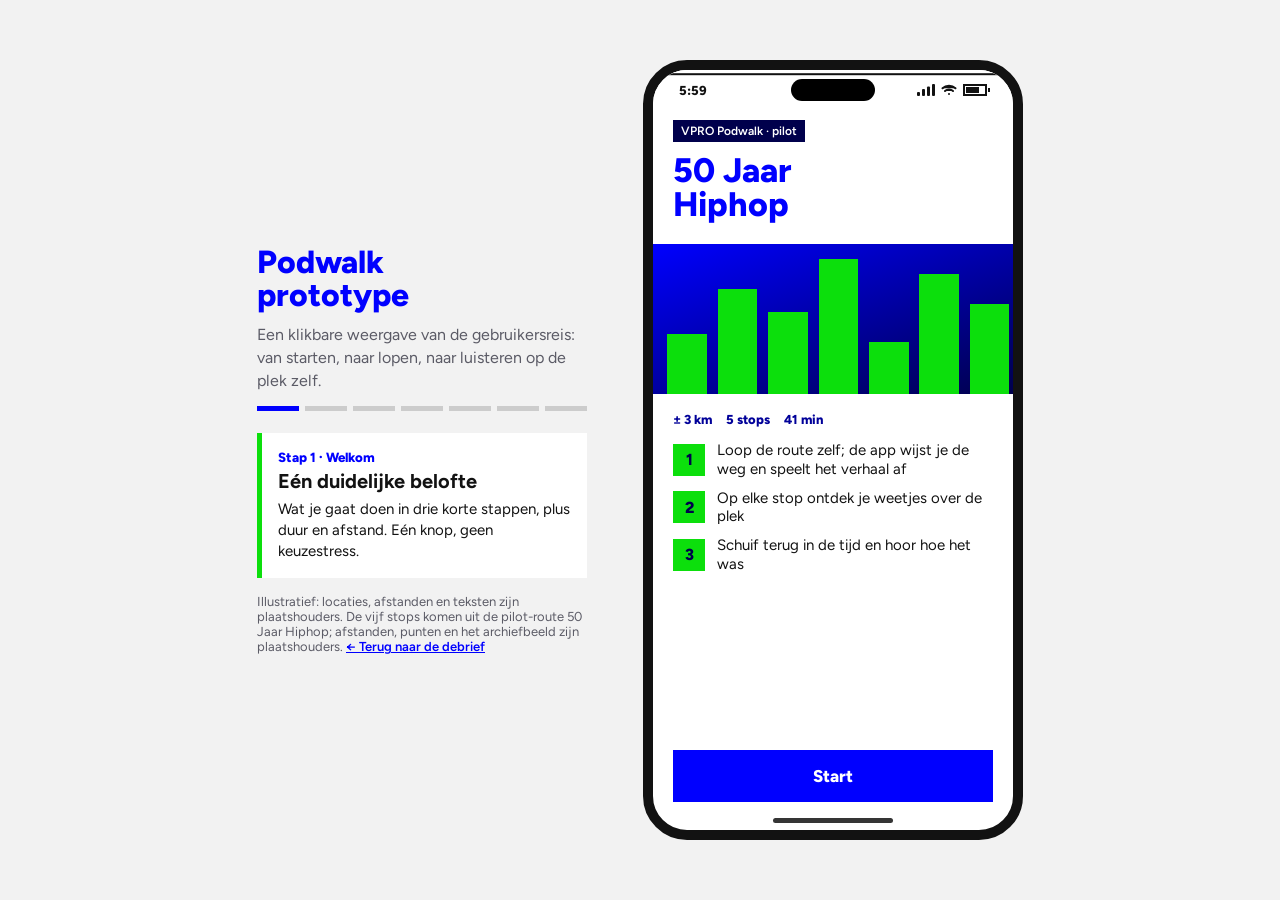
==== commit 3b48a18f: "Concept folder from updated concept document, prototype stops set to the five pilot locations Co-Aut" ====
--- a/prototype.html
+++ b/prototype.html
@@ -218,7 +218,7 @@
   <p class="intro">Een klikbare weergave van de gebruikersreis: van starten, naar lopen, naar luisteren op de plek zelf.</p>
   <div class="steps" id="steps"></div>
   <div class="why"><small id="wk">Stap 1</small><b id="wt"></b><p id="wp"></p></div>
-  <p class="note">Illustratief: locaties, afstanden en teksten zijn plaatshouders. De pilot-route (50 Jaar Hiphop) wordt nog ingevuld. <a href="index.html">← Terug naar de debrief</a></p>
+  <p class="note">Illustratief: locaties, afstanden en teksten zijn plaatshouders. De vijf stops komen uit de pilot-route 50 Jaar Hiphop; afstanden, punten en het archiefbeeld zijn plaatshouders. <a href="index.html">← Terug naar de debrief</a></p>
 </div>
 
 <div class="phone" id="phone">
@@ -231,7 +231,7 @@
     <span class="tag">VPRO Podwalk · pilot</span>
     <h2>50 Jaar<br>Hiphop</h2>
     <div class="hero" id="hero"></div>
-    <div class="meta"><span>± 3 km</span><span>5 stops</span><span>± 60 min</span></div>
+    <div class="meta"><span>± 3 km</span><span>5 stops</span><span>41 min</span></div>
     <div class="how">
       <div><b>1</b><span>Loop de route zelf; de app wijst je de weg en speelt het verhaal af</span></div>
       <div><b>2</b><span>Op elke stop ontdek je weetjes over de plek</span></div>
@@ -245,7 +245,7 @@
     <h3>Waar gaat het over?</h3>
     <p class="sub">Een zesdelige VPRO-serie over de geschiedenis van de Nederlandse hiphopcultuur. Artiesten vertellen het verhaal, ondersteund door archiefmateriaal en de tracks waar ze over praten. Deze route volgt één tijdperk, te beginnen bij de jaren zeventig en tachtig.</p>
     <div class="why"><small>Waarom lopen?</small><b>Het verhaal gebeurde hier</b><p>Op elke stop hoor je het verhaal op de plek zelf, met archief en straatgeluid van toen. Een gewone podcast laat je alleen luisteren; de route laat je het meemaken.</p></div>
-    <span class="idea">Inhoud van de stops: plaatshouders.</span>
+    <span class="idea">Vijf stops: Vondelpark, Paradiso, Leidseplein, Café De Duivel, Spuistraat.</span>
     <button class="btn" data-next>Naar de voorbereiding</button>
   </section>
   <!-- 3 voorbereiding -->
@@ -301,7 +301,7 @@
   <!-- 6 luisteren: weetjes over de plek -->
   <section class="screen" data-s="luisteren">
     <div class="top"><button class="back" data-prev aria-label="Terug">←</button><div class="dd dots"></div><span class="cnt cc"></span><span class="pts" aria-label="Punten">★ <b class="sc">0</b></span></div>
-    <div class="np"><div><small id="npStop">Stop 1 · je bent hier</small><h3 id="npTitle">Leidseplein</h3></div><span class="live"><i></i>Speelt nu</span></div>
+    <div class="np"><div><small id="npStop">Stop 1 · je bent hier</small><h3 id="npTitle">Vondelpark</h3></div><span class="live"><i></i>Speelt nu</span></div>
     <div class="crowd" id="crowd"></div>
     <div class="earned" id="earned"></div>
     <div class="player"><button class="play" id="play" aria-label="Pauzeer">❚❚</button><div class="seekwrap"><input type="range" class="seek" id="seek2" min="0" max="180" step="1" value="0" aria-label="Positie in het verhaal"><small class="lockhint"></small></div><span class="time" id="tm">0:00</span></div>
@@ -348,20 +348,36 @@
  welkom:['Stap 1 · Welkom','Eén duidelijke belofte','Wat je gaat doen in drie korte stappen, plus duur en afstand. Eén knop, geen keuzestress.'],
  inhoud:['Stap 2 · Inhoud','Waar gaat het over, en waarom lopen?','Eerst de inhoud: de serie 50 jaar hiphop in Nederland, en waarom een route het verhaal sterker maakt dan alleen luisteren.'],
  voorbereiding:['Stap 3 · Voorbereiding','Vraag toestemming met uitleg','Koptelefoon en locatie worden vooraf geregeld, elk met een reden. “Naar de route” blijft uit tot beide aan staan.'],
- route:['Stap 4 · Route','Overzicht met punten en vergrendelde verhalen','De hele route op een kaart. Elke stop heeft een puntenwaarde (voorbeeld). Het verhaal van een stop is vergrendeld en ontgrendel je door ernaartoe te lopen. Stop 1 is een voorbeeldlocatie.'],
+ route:['Stap 4 · Route','Overzicht met punten en vergrendelde verhalen','De hele route op een kaart. Elke stop heeft een puntenwaarde (voorbeeld). Het verhaal van een stop is vergrendeld en ontgrendel je door ernaartoe te lopen. De vijf stops lopen van Vondelpark tot Spuistraat.'],
  lopen:['Stap 5 · Lopen','Jij loopt, de app speelt het verhaal','Er is geen gids: je loopt zelf, met de kaart en het verhaal in de app. Je loopt in een echt wandeltempo (1,4 m/s, 240 m kost zo’n 3 minuten); met de knop Tempo kun je de demo versnellen. Het verhaal is even lang als je wandeling plus een stuk op de stop en loopt gelijk op met je stappen: je kunt pauzeren en terugspoelen, niet vooruit. Raak je achter, dan speelt de app iets sneller om bij te komen. Bij aankomst (hier gesimuleerd) verdien je de punten van die stop.'],
- luisteren:['Stap 6 · Op de stop','Weetjes over de plek','Je bent bij de stop. Het verhaal speelt door (pauzeren en spoelen kan nog steeds) en je leest weetjes over deze plek, elk met een bron. Bovenaan zie je hoeveel mensen hier eerder waren (voorbeeld). Stop 1 is een voorbeeldlocatie (Leidseplein, naar een VPRO-foto uit 1983). Daaronder de tijdreis, gemarkeerd als idee.'],
+ luisteren:['Stap 6 · Op de stop','Weetjes over de plek','Je bent bij de stop. Het verhaal speelt door (pauzeren en spoelen kan nog steeds) en je leest weetjes over deze plek, elk met een bron. Bovenaan zie je hoeveel mensen hier eerder waren (voorbeeld). Daaronder de tijdreis, gemarkeerd als idee.'],
  klaar:['Stap 7 · Afronden','Een duidelijk einde met je punten','Bevestiging dat je klaar bent, met je totaal en de punten per stop, een weg terug naar het begin en een idee voor een community rond de route.']};
-// weetjes per plek: alleen feiten uit bronnen. Stop 1 is een voorbeeldlocatie, gekozen op basis van een VPRO-foto uit 1983
+// weetjes per plek: alleen feiten uit bronnen. De vijf stops komen uit het concept (pilot-route 50 Jaar Hiphop, Vondelpark tot Spuistraat)
 const LOC=[
+ {name:'Vondelpark, Amsterdam',short:'Vondelpark',facts:[
+  ['Funk','De Surinaamse funk-grooves in het Vondelpark staan aan het begin van de route.','Conceptdocument'],
+  ['Openluchttheater','Op het podium van het Openluchttheater opent de app een vintage platenkoffer in AR (idee).','Conceptdocument']],
+  note:'Weetjes uit het concept. Meer weetjes met bron volgen.'},
+ {name:'Paradiso, Amsterdam',short:'Paradiso',facts:[
+  ['1988','Run-D.M.C. zet Paradiso op zijn kop: de doorbraak van Amerikaanse hiphopgrootheden.','Conceptdocument'],
+  ['Jaren 80','De gevel van Paradiso verandert virtueel in een enorme boombox (AR-idee).','Conceptdocument']],
+  note:'Weetjes uit het concept. Meer weetjes met bron volgen.'},
  {name:'Leidseplein, Amsterdam',short:'Leidseplein',facts:[
+  ['Straatbattles','Hier rolden b-boys hun karton uit voor straatbattles.','Conceptdocument'],
   ['1983','B-boys breakdansen op het Leidseplein. Zo staat het onder een foto op de VPRO-pagina over de serie.','VPRO'],
   ['Jaren 70 en 80','Jongeren uit multiculturele buurten komen samen en eisen hun plek op met breakdance, rap en graffiti.','VPRO, aflevering 1'],
   ['Op straat','De media keken weg, maar op straat en in buurthuizen groeide een multiculturele cultuur.','VPRO, aflevering 1'],
   ['1660','Het plein bestaat sinds 1660 en is genoemd naar de Leidsepoort, een stadspoort die er tot 1862 stond.','Wikipedia: Leidseplein (Amsterdam)'],
   ['1894','De huidige Stadsschouwburg aan het plein is in 1894 voltooid, na een brand in 1890 die het eerdere houten theater verwoestte.','Wikipedia: Leidseplein (Amsterdam)']],
-  note:'Voorbeeldlocatie, gekozen op basis van de VPRO-foto uit 1983. De definitieve route is nog niet bepaald.'},
-].concat([2,3,4,5].map(n=>({name:`Locatie van stop ${n}`,facts:[['Nog te bepalen','Weetjes over deze plek volgen zodra de locatie van deze stop is gekozen.','plaatshouder']],note:''})));
+  note:''},
+ {name:'Café De Duivel, Amsterdam',short:'Café De Duivel',facts:[
+  ['Nederhop','In Café De Duivel werd Nederhop geboren.','Conceptdocument'],
+  ['Draaitafel','Hier scratch je zelf op een virtuele draaitafel (idee).','Conceptdocument']],
+  note:'Weetjes uit het concept. Meer weetjes met bron volgen.'},
+ {name:'Spuistraat, Amsterdam',short:'Spuistraat',facts:[
+  ['Underground','De rauwe kraak- en hiphopcultuur van de Spuistraat sluit de route af.','Conceptdocument'],
+  ['Tag','Met een digitale spuitbus laat je je eigen tag in AR achter op de muren (idee).','Conceptdocument']],
+  note:'Weetjes uit het concept. Meer weetjes met bron volgen.'}];
 let cur='welkom', stop=0, timers=[];
 let raf=0,raf2=0;
 const clear=()=>{timers.forEach(clearInterval);timers=[];cancelAnimationFrame(raf);cancelAnimationFrame(raf2);raf=raf2=0};
